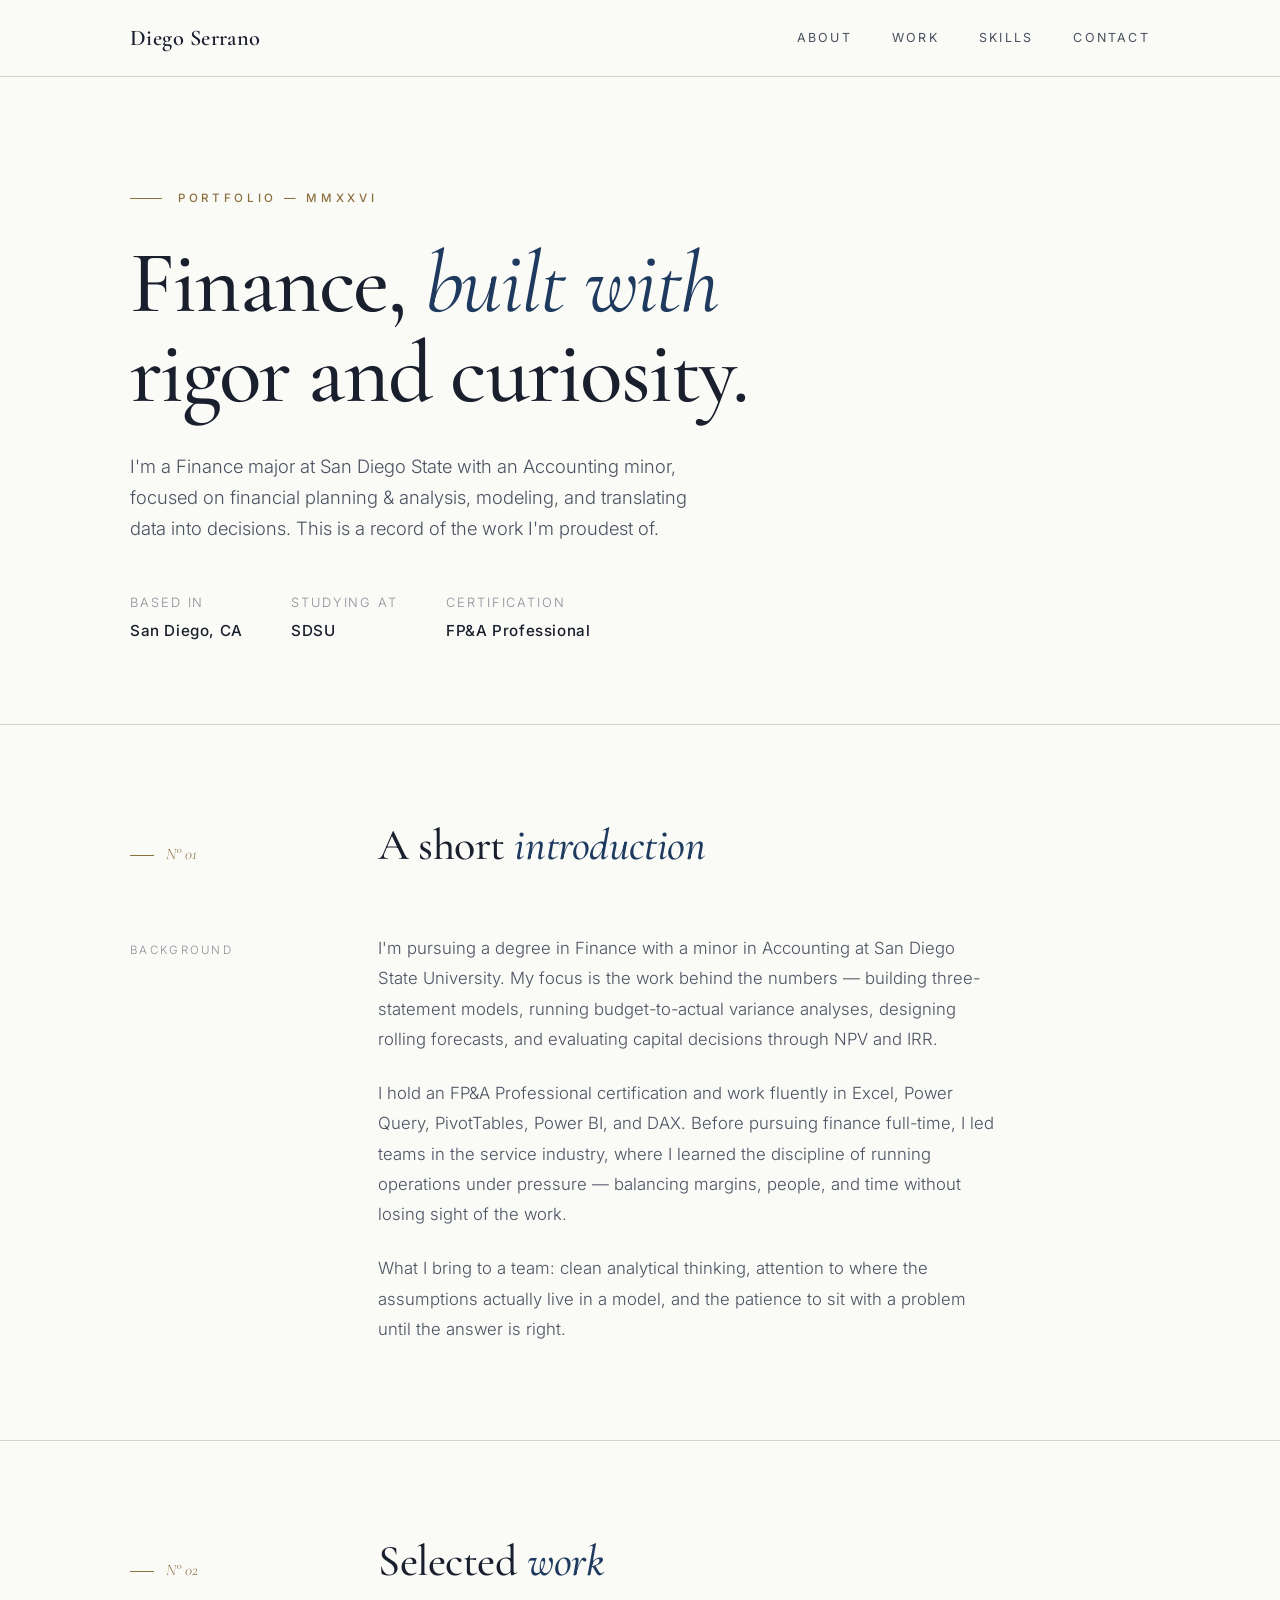
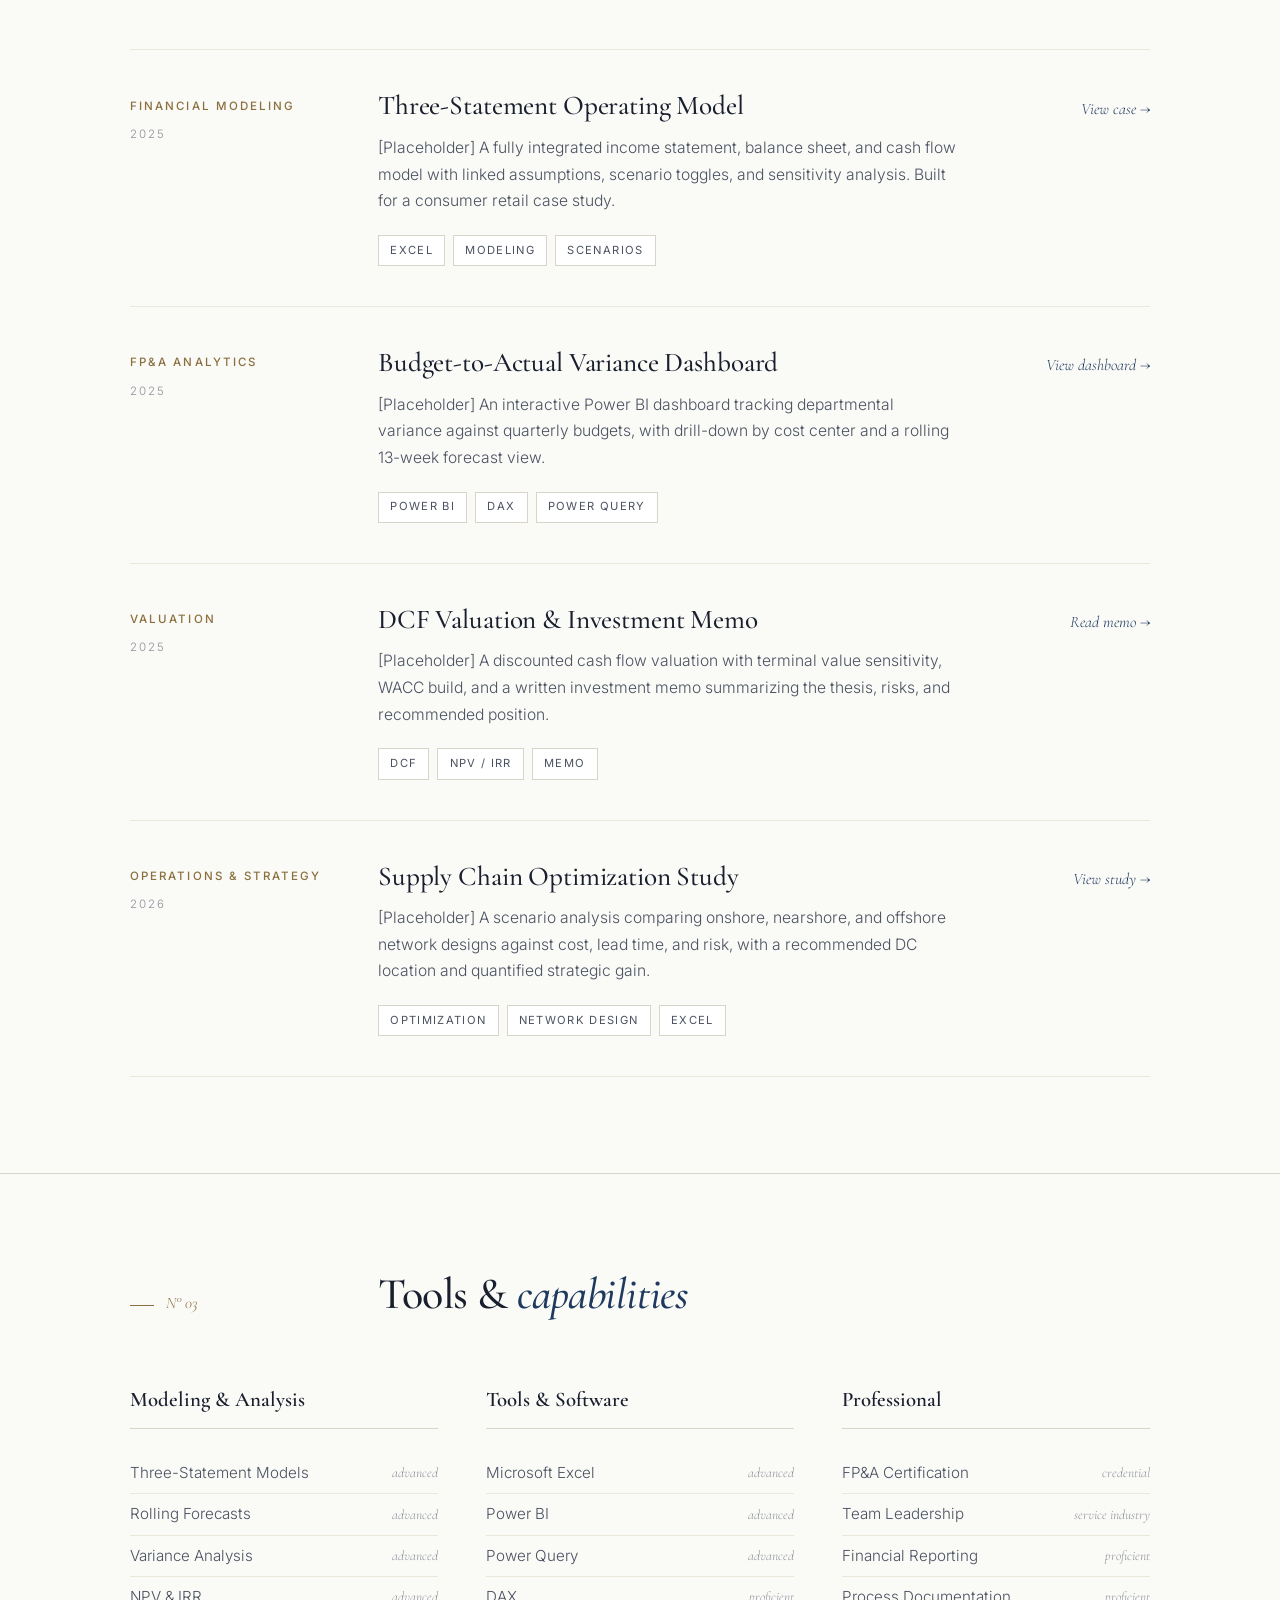
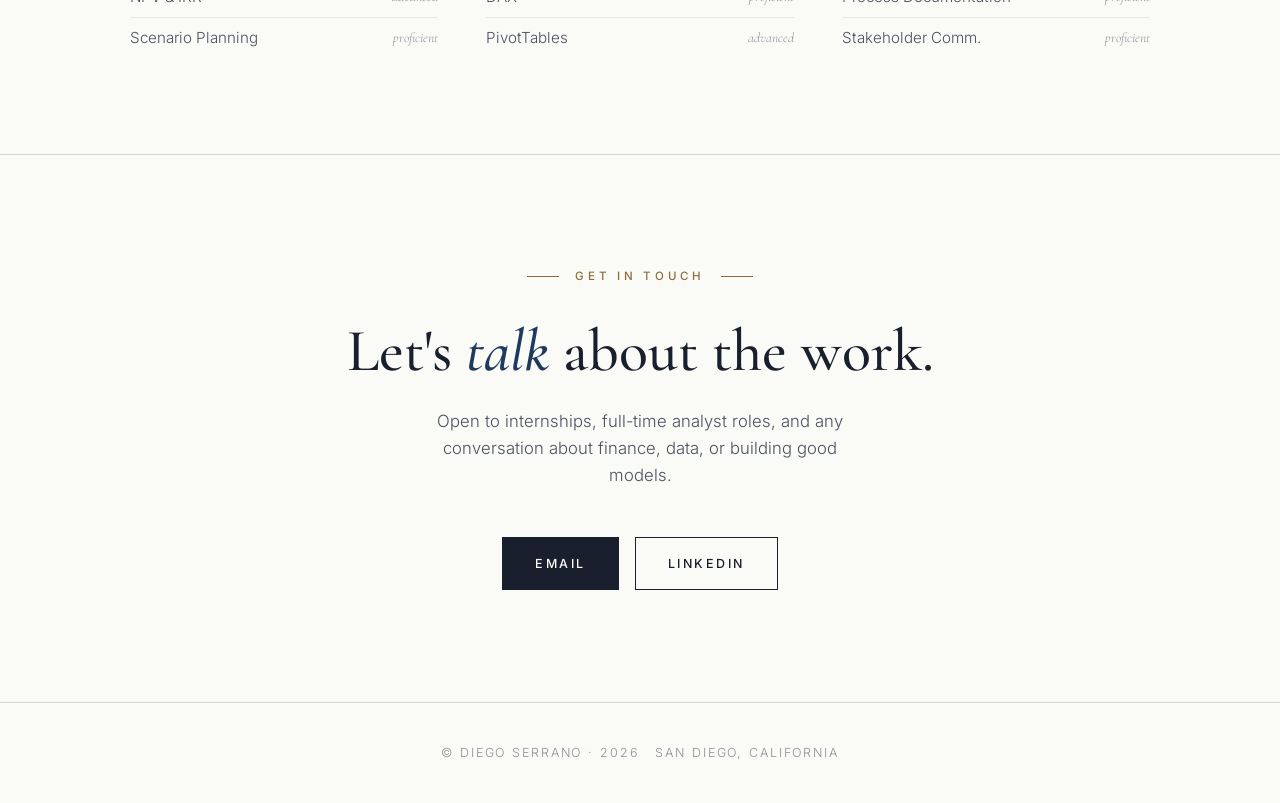
==== index.html @ 527c2397 "Add files via upload" ====
<!DOCTYPE html>
<html lang="en">
<head>
<meta charset="UTF-8" />
<meta name="viewport" content="width=device-width, initial-scale=1.0" />
<title>Diego Serrano — Portfolio</title>
<link rel="preconnect" href="https://fonts.googleapis.com" />
<link rel="preconnect" href="https://fonts.gstatic.com" crossorigin />
<link href="https://fonts.googleapis.com/css2?family=Cormorant+Garamond:wght@400;500;600;700&family=Inter:wght@300;400;500;600&display=swap" rel="stylesheet" />
<style>
  :root {
    --bg: #fafaf7;
    --paper: #ffffff;
    --ink: #1a1f2e;
    --ink-soft: #4a5160;
    --ink-mute: #8b9099;
    --rule: #d8d4c8;
    --rule-soft: #ebe7db;
    --accent: #1f3a5f;
    --accent-warm: #8b6f3f;
    --serif: 'Cormorant Garamond', Georgia, serif;
    --sans: 'Inter', -apple-system, BlinkMacSystemFont, sans-serif;
  }

  * { box-sizing: border-box; margin: 0; padding: 0; }

  html { scroll-behavior: smooth; }

  body {
    font-family: var(--sans);
    font-weight: 300;
    color: var(--ink);
    background: var(--bg);
    line-height: 1.6;
    font-size: 16px;
    -webkit-font-smoothing: antialiased;
  }

  .container {
    max-width: 1100px;
    margin: 0 auto;
    padding: 0 2.5rem;
  }

  /* ===== TOP BAR ===== */
  .topbar {
    border-bottom: 1px solid var(--rule);
    padding: 1.25rem 0;
    background: var(--bg);
    position: sticky;
    top: 0;
    z-index: 10;
    backdrop-filter: blur(8px);
    background: rgba(250, 250, 247, 0.92);
  }

  .topbar-inner {
    display: flex;
    justify-content: space-between;
    align-items: center;
  }

  .monogram {
    font-family: var(--serif);
    font-size: 1.4rem;
    font-weight: 600;
    letter-spacing: 0.02em;
    color: var(--ink);
  }

  .nav {
    display: flex;
    gap: 2.5rem;
    font-size: 0.78rem;
    font-weight: 400;
    text-transform: uppercase;
    letter-spacing: 0.18em;
  }

  .nav a {
    color: var(--ink-soft);
    text-decoration: none;
    transition: color 0.25s ease;
  }

  .nav a:hover { color: var(--accent); }

  /* ===== HERO ===== */
  .hero {
    padding: 7rem 0 5rem;
    border-bottom: 1px solid var(--rule);
    position: relative;
  }

  .eyebrow {
    font-size: 0.72rem;
    font-weight: 500;
    text-transform: uppercase;
    letter-spacing: 0.32em;
    color: var(--accent-warm);
    margin-bottom: 2rem;
    display: flex;
    align-items: center;
    gap: 1rem;
  }

  .eyebrow::before {
    content: '';
    width: 2rem;
    height: 1px;
    background: var(--accent-warm);
  }

  .hero h1 {
    font-family: var(--serif);
    font-size: clamp(3rem, 7vw, 5.5rem);
    font-weight: 500;
    line-height: 1.02;
    letter-spacing: -0.02em;
    color: var(--ink);
    margin-bottom: 2rem;
    max-width: 18ch;
  }

  .hero h1 em {
    font-style: italic;
    font-weight: 400;
    color: var(--accent);
  }

  .hero-sub {
    font-size: 1.15rem;
    font-weight: 300;
    color: var(--ink-soft);
    max-width: 52ch;
    line-height: 1.7;
    margin-bottom: 3rem;
  }

  .hero-meta {
    display: flex;
    gap: 3rem;
    flex-wrap: wrap;
    font-size: 0.8rem;
    text-transform: uppercase;
    letter-spacing: 0.15em;
    color: var(--ink-mute);
  }

  .hero-meta span strong {
    display: block;
    font-weight: 500;
    color: var(--ink);
    margin-top: 0.4rem;
    font-size: 0.95rem;
    letter-spacing: 0.04em;
    text-transform: none;
  }

  /* ===== SECTION SHARED ===== */
  section {
    padding: 6rem 0;
    border-bottom: 1px solid var(--rule);
  }

  .section-head {
    display: grid;
    grid-template-columns: 200px 1fr;
    gap: 3rem;
    margin-bottom: 4rem;
    align-items: baseline;
  }

  .section-num {
    font-family: var(--serif);
    font-size: 1rem;
    font-style: italic;
    color: var(--accent-warm);
  }

  .section-num::before {
    content: '';
    display: inline-block;
    width: 1.5rem;
    height: 1px;
    background: var(--accent-warm);
    vertical-align: middle;
    margin-right: 0.75rem;
  }

  .section-title {
    font-family: var(--serif);
    font-size: clamp(2rem, 4vw, 2.75rem);
    font-weight: 500;
    line-height: 1.1;
    letter-spacing: -0.01em;
  }

  .section-title em {
    font-style: italic;
    color: var(--accent);
  }

  /* ===== ABOUT ===== */
  .about-grid {
    display: grid;
    grid-template-columns: 200px 1fr;
    gap: 3rem;
  }

  .about-label {
    font-size: 0.72rem;
    text-transform: uppercase;
    letter-spacing: 0.2em;
    color: var(--ink-mute);
    padding-top: 0.5rem;
  }

  .about-body p {
    font-size: 1.05rem;
    line-height: 1.8;
    color: var(--ink-soft);
    margin-bottom: 1.5rem;
    max-width: 62ch;
  }

  .about-body p:last-child { margin-bottom: 0; }

  /* ===== PROJECTS ===== */
  .projects-grid {
    display: grid;
    grid-template-columns: 1fr;
    gap: 0;
  }

  .project {
    display: grid;
    grid-template-columns: 200px 1fr auto;
    gap: 3rem;
    padding: 2.5rem 0;
    border-top: 1px solid var(--rule-soft);
    align-items: start;
    transition: background 0.3s ease;
  }

  .project:hover {
    background: rgba(31, 58, 95, 0.02);
  }

  .project:last-child { border-bottom: 1px solid var(--rule-soft); }

  .project-meta {
    font-size: 0.72rem;
    text-transform: uppercase;
    letter-spacing: 0.18em;
    color: var(--ink-mute);
    padding-top: 0.4rem;
  }

  .project-meta .category {
    color: var(--accent-warm);
    margin-bottom: 0.6rem;
    display: block;
    font-weight: 500;
  }

  .project-title {
    font-family: var(--serif);
    font-size: 1.7rem;
    font-weight: 500;
    line-height: 1.2;
    margin-bottom: 0.75rem;
    color: var(--ink);
    letter-spacing: -0.005em;
  }

  .project-desc {
    font-size: 0.98rem;
    line-height: 1.7;
    color: var(--ink-soft);
    margin-bottom: 1.25rem;
    max-width: 58ch;
  }

  .project-tools {
    display: flex;
    flex-wrap: wrap;
    gap: 0.5rem;
  }

  .tool-tag {
    font-size: 0.7rem;
    text-transform: uppercase;
    letter-spacing: 0.12em;
    padding: 0.35rem 0.7rem;
    border: 1px solid var(--rule);
    color: var(--ink-soft);
    font-weight: 400;
    background: var(--paper);
  }

  .project-link {
    font-family: var(--serif);
    font-style: italic;
    font-size: 1rem;
    color: var(--accent);
    text-decoration: none;
    white-space: nowrap;
    padding-top: 0.4rem;
    border-bottom: 1px solid transparent;
    transition: border-color 0.25s ease;
  }

  .project-link:hover {
    border-bottom-color: var(--accent);
  }

  .project-link::after {
    content: ' →';
    font-style: normal;
  }

  /* ===== SKILLS ===== */
  .skills-grid {
    display: grid;
    grid-template-columns: repeat(3, 1fr);
    gap: 3rem;
  }

  .skill-col h3 {
    font-family: var(--serif);
    font-size: 1.3rem;
    font-weight: 600;
    margin-bottom: 1.5rem;
    color: var(--ink);
    padding-bottom: 0.75rem;
    border-bottom: 1px solid var(--rule);
  }

  .skill-list {
    list-style: none;
  }

  .skill-list li {
    font-size: 0.95rem;
    color: var(--ink-soft);
    padding: 0.5rem 0;
    border-bottom: 1px solid var(--rule-soft);
    display: flex;
    justify-content: space-between;
    align-items: center;
  }

  .skill-list li:last-child { border-bottom: none; }

  .skill-list li span {
    font-family: var(--serif);
    font-style: italic;
    font-size: 0.85rem;
    color: var(--ink-mute);
  }

  /* ===== CONTACT ===== */
  .contact {
    padding: 7rem 0;
    text-align: center;
    border-bottom: none;
  }

  .contact .eyebrow {
    justify-content: center;
  }

  .contact .eyebrow::after {
    content: '';
    width: 2rem;
    height: 1px;
    background: var(--accent-warm);
  }

  .contact h2 {
    font-family: var(--serif);
    font-size: clamp(2.5rem, 5vw, 3.75rem);
    font-weight: 500;
    line-height: 1.1;
    margin-bottom: 1.5rem;
    max-width: 22ch;
    margin-left: auto;
    margin-right: auto;
  }

  .contact h2 em {
    font-style: italic;
    color: var(--accent);
  }

  .contact-sub {
    font-size: 1.05rem;
    color: var(--ink-soft);
    max-width: 45ch;
    margin: 0 auto 3rem;
  }

  .contact-links {
    display: flex;
    gap: 1rem;
    justify-content: center;
    flex-wrap: wrap;
  }

  .contact-link {
    display: inline-block;
    padding: 1rem 2rem;
    font-size: 0.78rem;
    text-transform: uppercase;
    letter-spacing: 0.2em;
    text-decoration: none;
    border: 1px solid var(--ink);
    color: var(--ink);
    font-weight: 500;
    transition: all 0.25s ease;
    background: transparent;
  }

  .contact-link.primary {
    background: var(--ink);
    color: var(--bg);
  }

  .contact-link:hover {
    background: var(--accent);
    border-color: var(--accent);
    color: var(--bg);
  }

  /* ===== FOOTER ===== */
  footer {
    padding: 2.5rem 0;
    border-top: 1px solid var(--rule);
    font-size: 0.78rem;
    color: var(--ink-mute);
    display: flex;
    justify-content: space-between;
    flex-wrap: wrap;
    gap: 1rem;
    text-transform: uppercase;
    letter-spacing: 0.15em;
  }

  /* ===== ANIMATIONS ===== */
  .fade-in {
    opacity: 0;
    transform: translateY(20px);
    animation: fadeIn 1s ease forwards;
  }

  .fade-in.delay-1 { animation-delay: 0.15s; }
  .fade-in.delay-2 { animation-delay: 0.3s; }
  .fade-in.delay-3 { animation-delay: 0.45s; }
  .fade-in.delay-4 { animation-delay: 0.6s; }

  @keyframes fadeIn {
    to {
      opacity: 1;
      transform: translateY(0);
    }
  }

  /* ===== RESPONSIVE ===== */
  @media (max-width: 768px) {
    .container { padding: 0 1.5rem; }
    .nav { display: none; }
    .hero { padding: 4rem 0 3rem; }
    .hero-meta { gap: 1.5rem; }
    section { padding: 4rem 0; }
    .section-head,
    .about-grid,
    .project {
      grid-template-columns: 1fr;
      gap: 1.5rem;
    }
    .project { grid-template-columns: 1fr; }
    .project-link { padding-top: 0; }
    .skills-grid {
      grid-template-columns: 1fr;
      gap: 2rem;
    }
    .contact { padding: 4rem 0; }
  }
</style>
</head>
<body>

<!-- ========== TOP BAR ========== -->
<div class="topbar">
  <div class="container topbar-inner">
    <div class="monogram">Diego Serrano</div>
    <nav class="nav">
      <a href="#about">About</a>
      <a href="#work">Work</a>
      <a href="#skills">Skills</a>
      <a href="#contact">Contact</a>
    </nav>
  </div>
</div>

<!-- ========== HERO ========== -->
<header class="hero">
  <div class="container">
    <div class="eyebrow fade-in">Portfolio &mdash; MMXXVI</div>
    <h1 class="fade-in delay-1">Finance, <em>built with</em> rigor and curiosity.</h1>
    <p class="hero-sub fade-in delay-2">
      I'm a Finance major at San Diego State with an Accounting minor, focused on financial planning &amp; analysis, modeling, and translating data into decisions. This is a record of the work I'm proudest of.
    </p>
    <div class="hero-meta fade-in delay-3">
      <span>Based in <strong>San Diego, CA</strong></span>
      <span>Studying at <strong>SDSU</strong></span>
      <span>Certification <strong>FP&amp;A Professional</strong></span>
    </div>
  </div>
</header>

<!-- ========== ABOUT ========== -->
<section id="about">
  <div class="container">
    <div class="section-head">
      <div class="section-num">N° 01</div>
      <h2 class="section-title">A short <em>introduction</em></h2>
    </div>
    <div class="about-grid">
      <div class="about-label">Background</div>
      <div class="about-body">
        <p>
          I'm pursuing a degree in Finance with a minor in Accounting at San Diego State University. My focus is the work behind the numbers &mdash; building three-statement models, running budget-to-actual variance analyses, designing rolling forecasts, and evaluating capital decisions through NPV and IRR.
        </p>
        <p>
          I hold an FP&amp;A Professional certification and work fluently in Excel, Power Query, PivotTables, Power BI, and DAX. Before pursuing finance full-time, I led teams in the service industry, where I learned the discipline of running operations under pressure &mdash; balancing margins, people, and time without losing sight of the work.
        </p>
        <p>
          What I bring to a team: clean analytical thinking, attention to where the assumptions actually live in a model, and the patience to sit with a problem until the answer is right.
        </p>
      </div>
    </div>
  </div>
</section>

<!-- ========== WORK / PROJECTS ========== -->
<section id="work">
  <div class="container">
    <div class="section-head">
      <div class="section-num">N° 02</div>
      <h2 class="section-title">Selected <em>work</em></h2>
    </div>

    <div class="projects-grid">

      <!-- ============================================================ -->
      <!-- PROJECT CARD TEMPLATE                                         -->
      <!-- To add a new project: copy one .project block below,          -->
      <!-- paste it in, and change the text & link.                      -->
      <!-- ============================================================ -->

      <article class="project">
        <div class="project-meta">
          <span class="category">Financial Modeling</span>
          2025
        </div>
        <div>
          <h3 class="project-title">Three-Statement Operating Model</h3>
          <p class="project-desc">
            [Placeholder] A fully integrated income statement, balance sheet, and cash flow model with linked assumptions, scenario toggles, and sensitivity analysis. Built for a consumer retail case study.
          </p>
          <div class="project-tools">
            <span class="tool-tag">Excel</span>
            <span class="tool-tag">Modeling</span>
            <span class="tool-tag">Scenarios</span>
          </div>
        </div>
        <a class="project-link" href="#">View case</a>
      </article>

      <article class="project">
        <div class="project-meta">
          <span class="category">FP&amp;A Analytics</span>
          2025
        </div>
        <div>
          <h3 class="project-title">Budget-to-Actual Variance Dashboard</h3>
          <p class="project-desc">
            [Placeholder] An interactive Power BI dashboard tracking departmental variance against quarterly budgets, with drill-down by cost center and a rolling 13-week forecast view.
          </p>
          <div class="project-tools">
            <span class="tool-tag">Power BI</span>
            <span class="tool-tag">DAX</span>
            <span class="tool-tag">Power Query</span>
          </div>
        </div>
        <a class="project-link" href="#">View dashboard</a>
      </article>

      <article class="project">
        <div class="project-meta">
          <span class="category">Valuation</span>
          2025
        </div>
        <div>
          <h3 class="project-title">DCF Valuation &amp; Investment Memo</h3>
          <p class="project-desc">
            [Placeholder] A discounted cash flow valuation with terminal value sensitivity, WACC build, and a written investment memo summarizing the thesis, risks, and recommended position.
          </p>
          <div class="project-tools">
            <span class="tool-tag">DCF</span>
            <span class="tool-tag">NPV / IRR</span>
            <span class="tool-tag">Memo</span>
          </div>
        </div>
        <a class="project-link" href="#">Read memo</a>
      </article>

      <article class="project">
        <div class="project-meta">
          <span class="category">Operations &amp; Strategy</span>
          2026
        </div>
        <div>
          <h3 class="project-title">Supply Chain Optimization Study</h3>
          <p class="project-desc">
            [Placeholder] A scenario analysis comparing onshore, nearshore, and offshore network designs against cost, lead time, and risk, with a recommended DC location and quantified strategic gain.
          </p>
          <div class="project-tools">
            <span class="tool-tag">Optimization</span>
            <span class="tool-tag">Network Design</span>
            <span class="tool-tag">Excel</span>
          </div>
        </div>
        <a class="project-link" href="#">View study</a>
      </article>

      <!-- ============================================================ -->
      <!-- END OF PROJECTS                                               -->
      <!-- Copy one of the <article class="project">…</article> blocks  -->
      <!-- above and paste it here to add a new project.                -->
      <!-- ============================================================ -->

    </div>
  </div>
</section>

<!-- ========== SKILLS ========== -->
<section id="skills">
  <div class="container">
    <div class="section-head">
      <div class="section-num">N° 03</div>
      <h2 class="section-title">Tools &amp; <em>capabilities</em></h2>
    </div>

    <div class="skills-grid">
      <div class="skill-col">
        <h3>Modeling &amp; Analysis</h3>
        <ul class="skill-list">
          <li>Three-Statement Models <span>advanced</span></li>
          <li>Rolling Forecasts <span>advanced</span></li>
          <li>Variance Analysis <span>advanced</span></li>
          <li>NPV &amp; IRR <span>advanced</span></li>
          <li>Scenario Planning <span>proficient</span></li>
        </ul>
      </div>

      <div class="skill-col">
        <h3>Tools &amp; Software</h3>
        <ul class="skill-list">
          <li>Microsoft Excel <span>advanced</span></li>
          <li>Power BI <span>advanced</span></li>
          <li>Power Query <span>advanced</span></li>
          <li>DAX <span>proficient</span></li>
          <li>PivotTables <span>advanced</span></li>
        </ul>
      </div>

      <div class="skill-col">
        <h3>Professional</h3>
        <ul class="skill-list">
          <li>FP&amp;A Certification <span>credential</span></li>
          <li>Team Leadership <span>service industry</span></li>
          <li>Financial Reporting <span>proficient</span></li>
          <li>Process Documentation <span>proficient</span></li>
          <li>Stakeholder Comm. <span>proficient</span></li>
        </ul>
      </div>
    </div>
  </div>
</section>

<!-- ========== CONTACT ========== -->
<section class="contact" id="contact">
  <div class="container">
    <div class="eyebrow">Get in touch</div>
    <h2>Let's <em>talk</em> about the work.</h2>
    <p class="contact-sub">
      Open to internships, full-time analyst roles, and any conversation about finance, data, or building good models.
    </p>
    <div class="contact-links">
      <a class="contact-link primary" href="mailto:diegoserrano.business@gmail.com">Email</a>
      <a class="contact-link" href="https://linkedin.com/in/diegomserrano" target="_blank" rel="noopener">LinkedIn</a>
    </div>
  </div>
</section>

<!-- ========== FOOTER ========== -->
<footer>
  <div class="container" style="display: flex; justify-content: space-between; flex-wrap: wrap; gap: 1rem;">
    <span>© Diego Serrano · 2026</span>
    <span>San Diego, California</span>
  </div>
</footer>

</body>
</html>
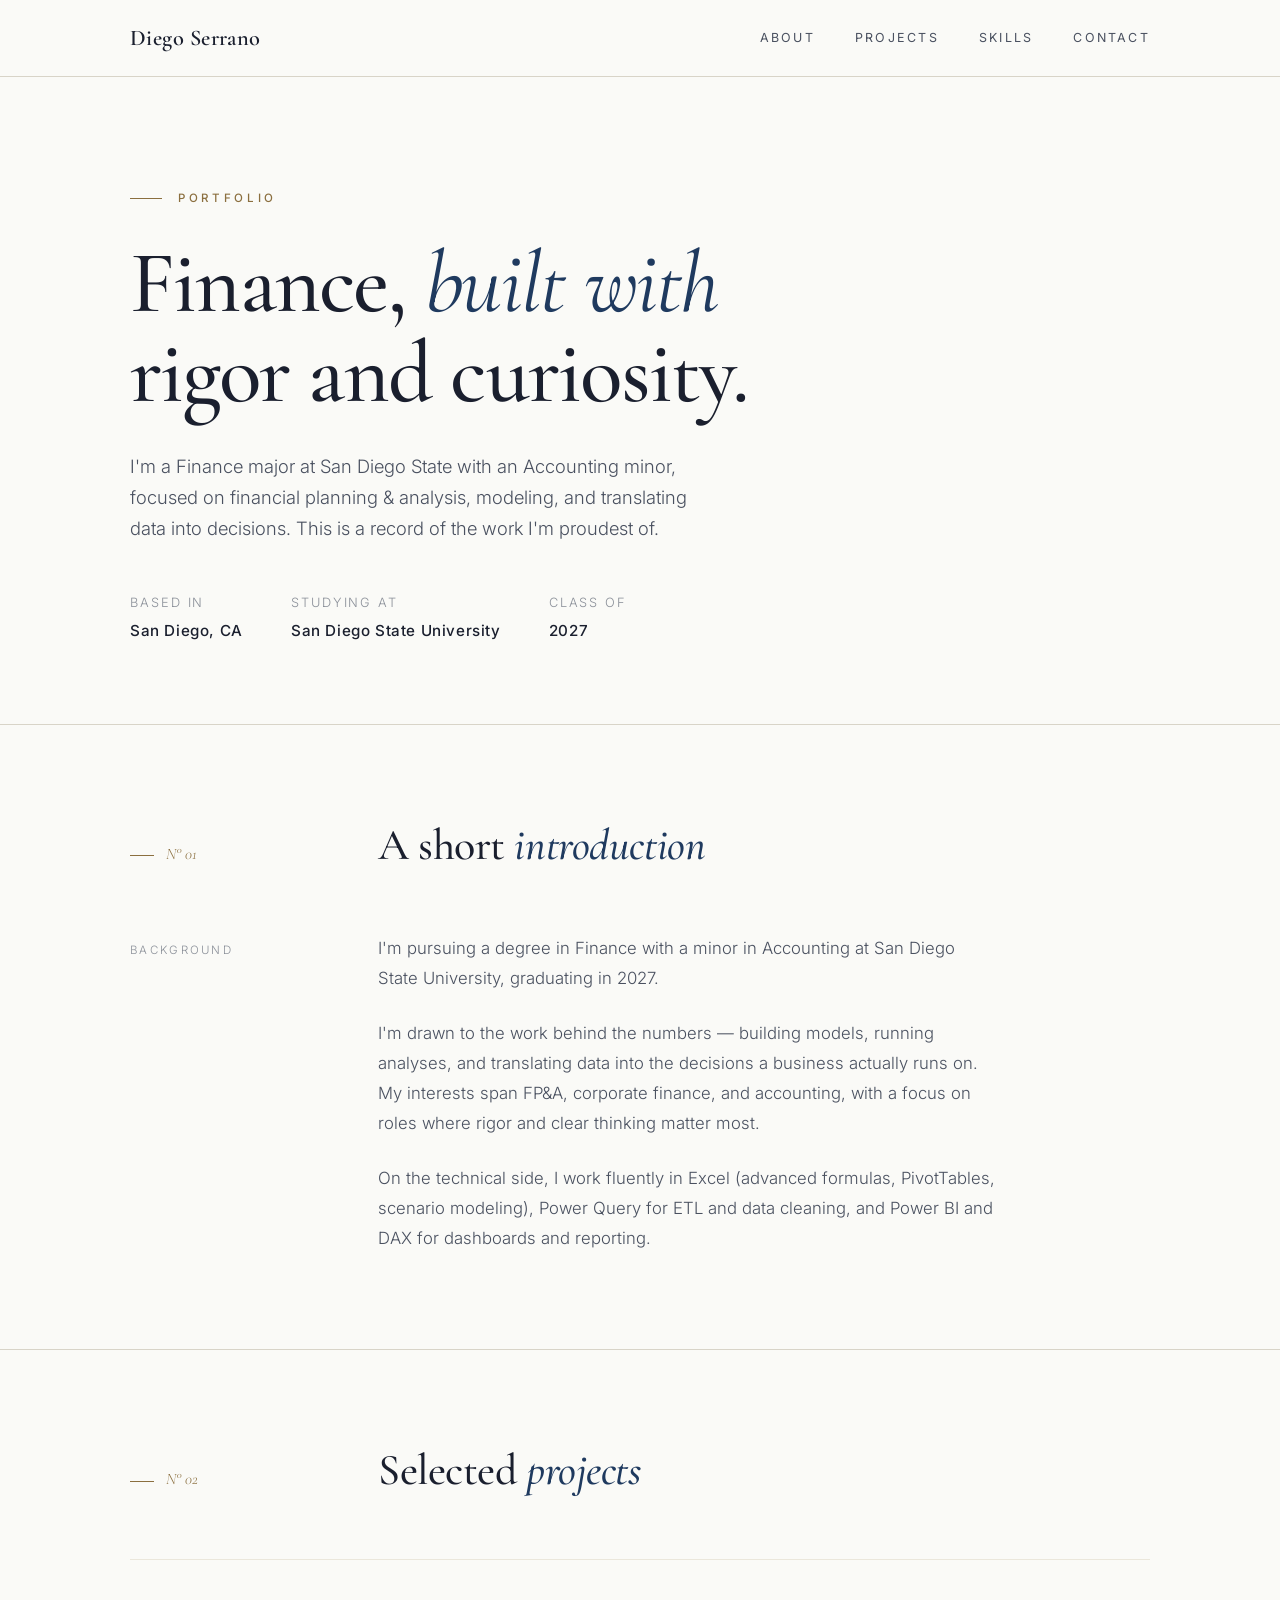
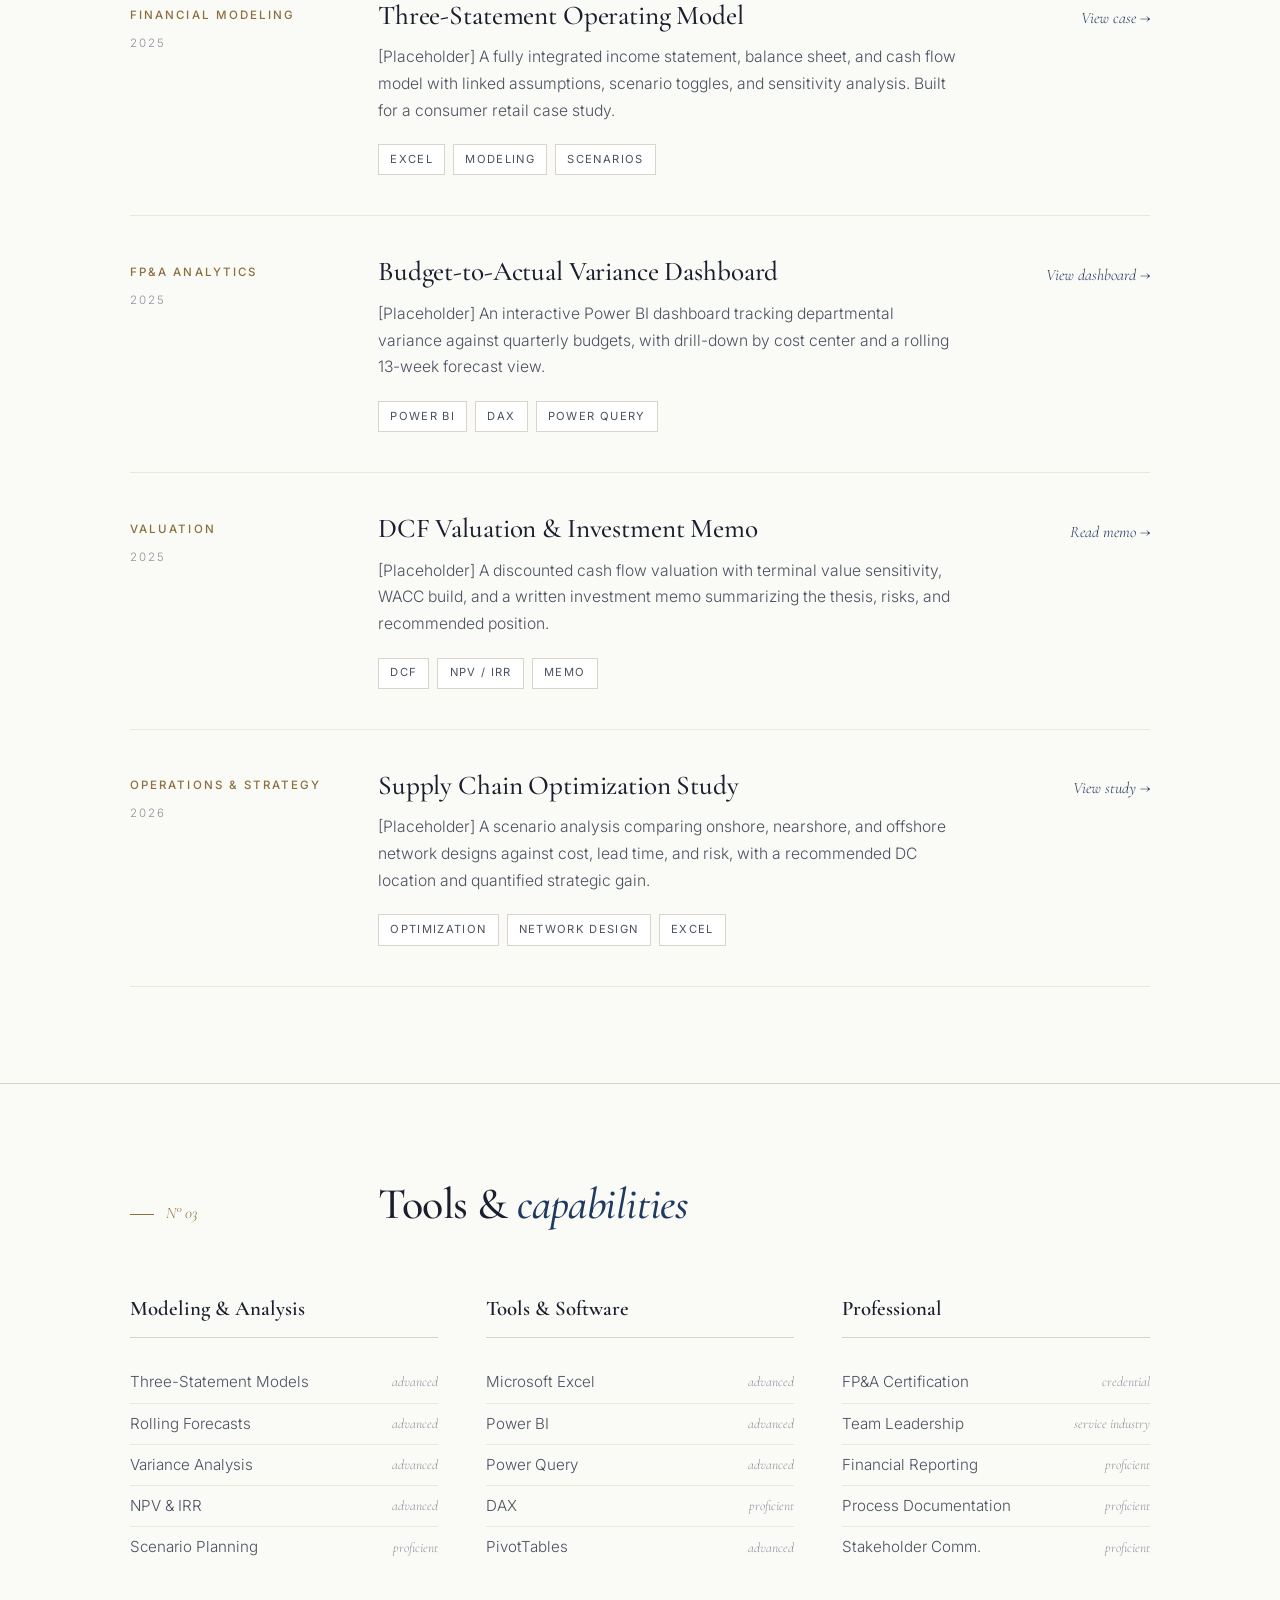
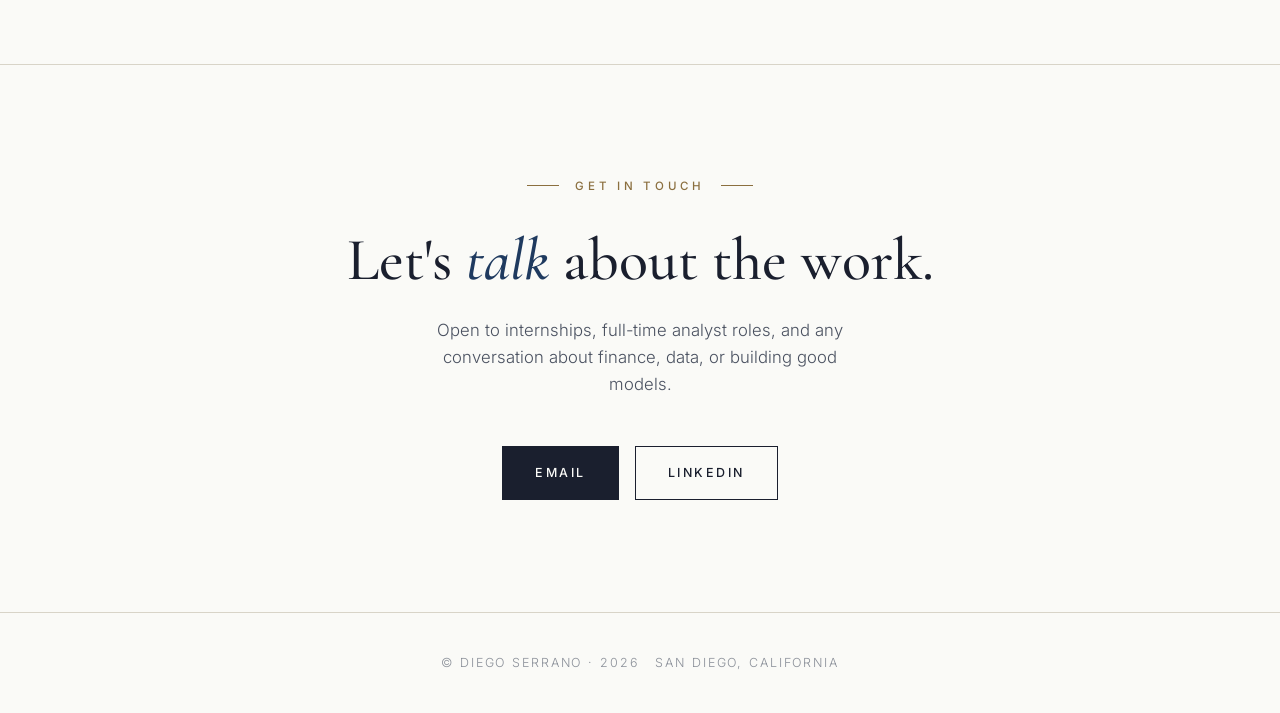
==== commit f22c3193: "Changed personal information, section headers, and short introduction" ====
--- a/index.html
+++ b/index.html
@@ -497,7 +497,7 @@
     <div class="monogram">Diego Serrano</div>
     <nav class="nav">
       <a href="#about">About</a>
-      <a href="#work">Work</a>
+      <a href="#work">Projects</a>
       <a href="#skills">Skills</a>
       <a href="#contact">Contact</a>
     </nav>
@@ -507,15 +507,15 @@
 <!-- ========== HERO ========== -->
 <header class="hero">
   <div class="container">
-    <div class="eyebrow fade-in">Portfolio &mdash; MMXXVI</div>
+    <div class="eyebrow fade-in">Portfolio</div>
     <h1 class="fade-in delay-1">Finance, <em>built with</em> rigor and curiosity.</h1>
     <p class="hero-sub fade-in delay-2">
       I'm a Finance major at San Diego State with an Accounting minor, focused on financial planning &amp; analysis, modeling, and translating data into decisions. This is a record of the work I'm proudest of.
     </p>
     <div class="hero-meta fade-in delay-3">
       <span>Based in <strong>San Diego, CA</strong></span>
-      <span>Studying at <strong>SDSU</strong></span>
-      <span>Certification <strong>FP&amp;A Professional</strong></span>
+      <span>Studying at <strong>San Diego State University</strong></span>
+      <span>Class of <strong>2027</strong></span>
     </div>
   </div>
 </header>
@@ -531,13 +531,13 @@
       <div class="about-label">Background</div>
       <div class="about-body">
         <p>
-          I'm pursuing a degree in Finance with a minor in Accounting at San Diego State University. My focus is the work behind the numbers &mdash; building three-statement models, running budget-to-actual variance analyses, designing rolling forecasts, and evaluating capital decisions through NPV and IRR.
+          I'm pursuing a degree in Finance with a minor in Accounting at San Diego State University, graduating in 2027.
         </p>
         <p>
-          I hold an FP&amp;A Professional certification and work fluently in Excel, Power Query, PivotTables, Power BI, and DAX. Before pursuing finance full-time, I led teams in the service industry, where I learned the discipline of running operations under pressure &mdash; balancing margins, people, and time without losing sight of the work.
+          I'm drawn to the work behind the numbers &mdash; building models, running analyses, and translating data into the decisions a business actually runs on. My interests span FP&amp;A, corporate finance, and accounting, with a focus on roles where rigor and clear thinking matter most.
         </p>
         <p>
-          What I bring to a team: clean analytical thinking, attention to where the assumptions actually live in a model, and the patience to sit with a problem until the answer is right.
+          On the technical side, I work fluently in Excel (advanced formulas, PivotTables, scenario modeling), Power Query for ETL and data cleaning, and Power BI and DAX for dashboards and reporting. 
         </p>
       </div>
     </div>
@@ -549,7 +549,7 @@
   <div class="container">
     <div class="section-head">
       <div class="section-num">N° 02</div>
-      <h2 class="section-title">Selected <em>work</em></h2>
+      <h2 class="section-title">Selected <em>projects</em></h2>
     </div>
 
     <div class="projects-grid">
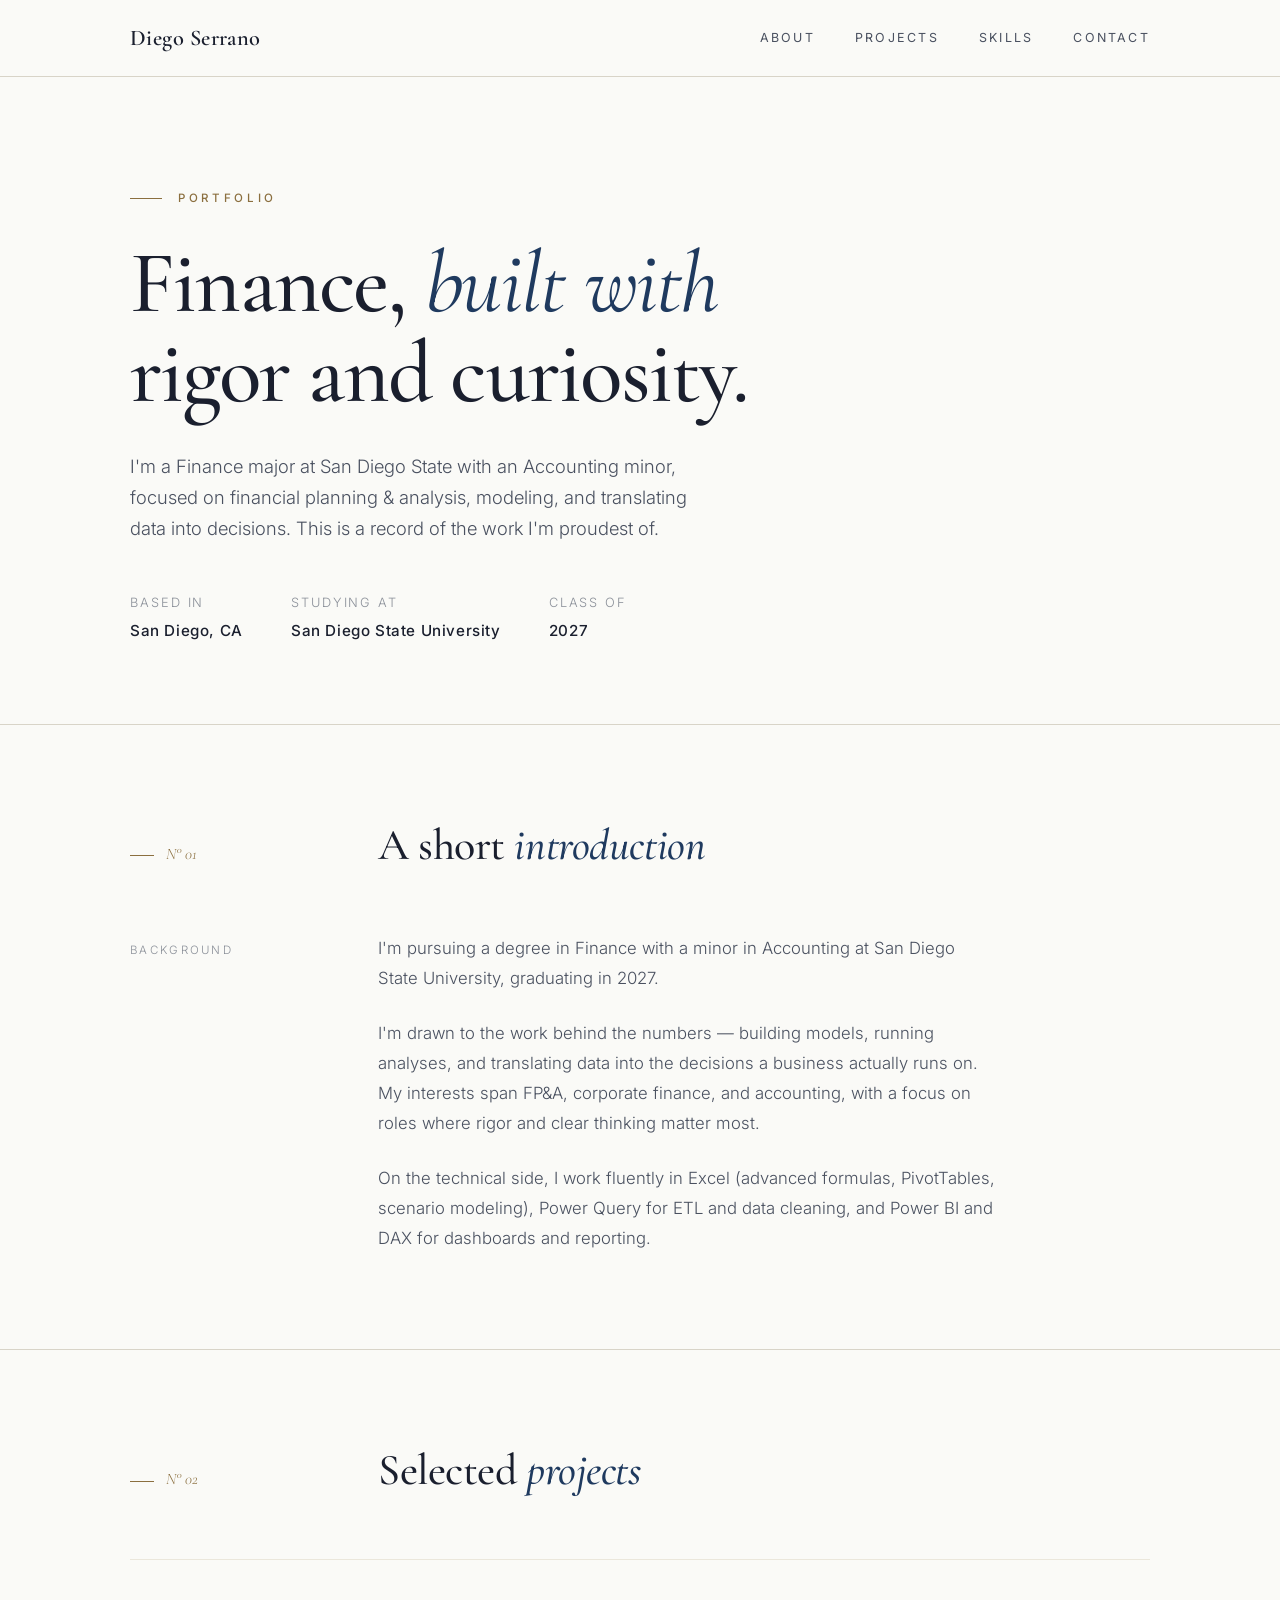
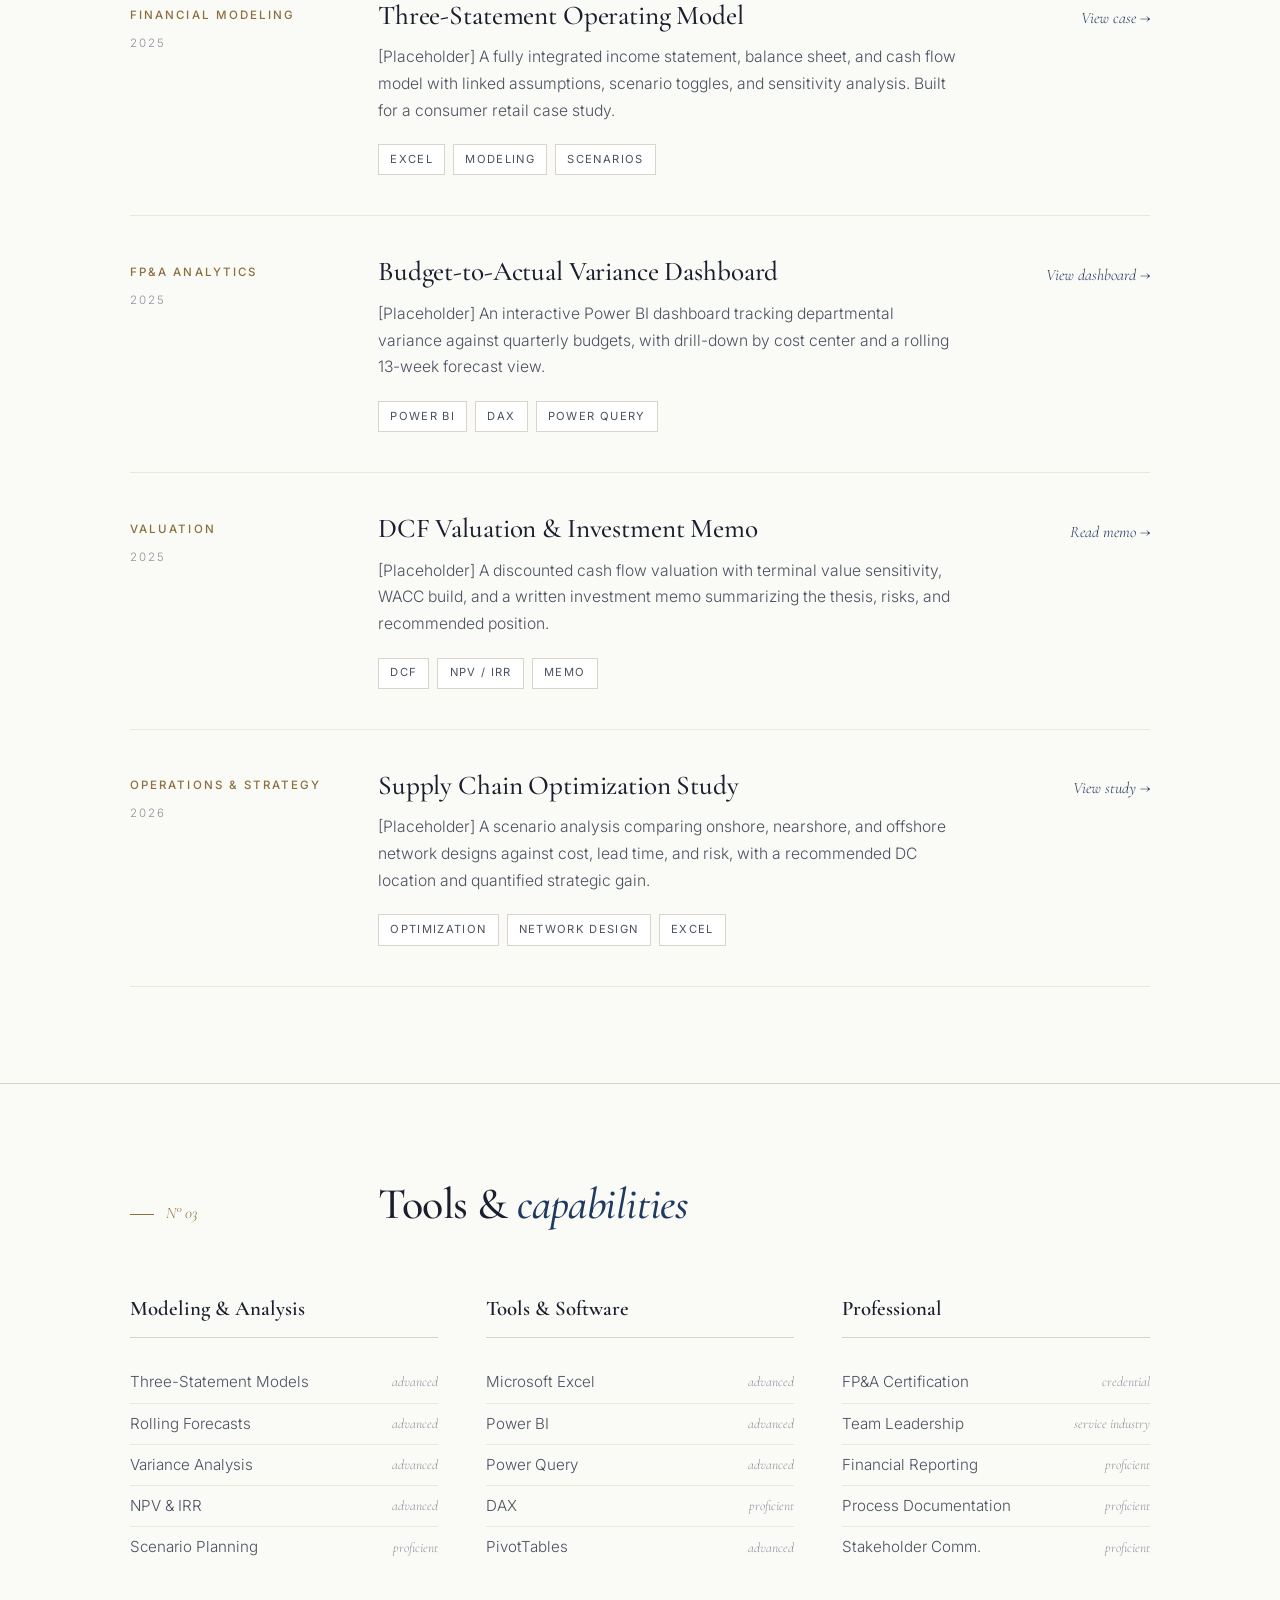
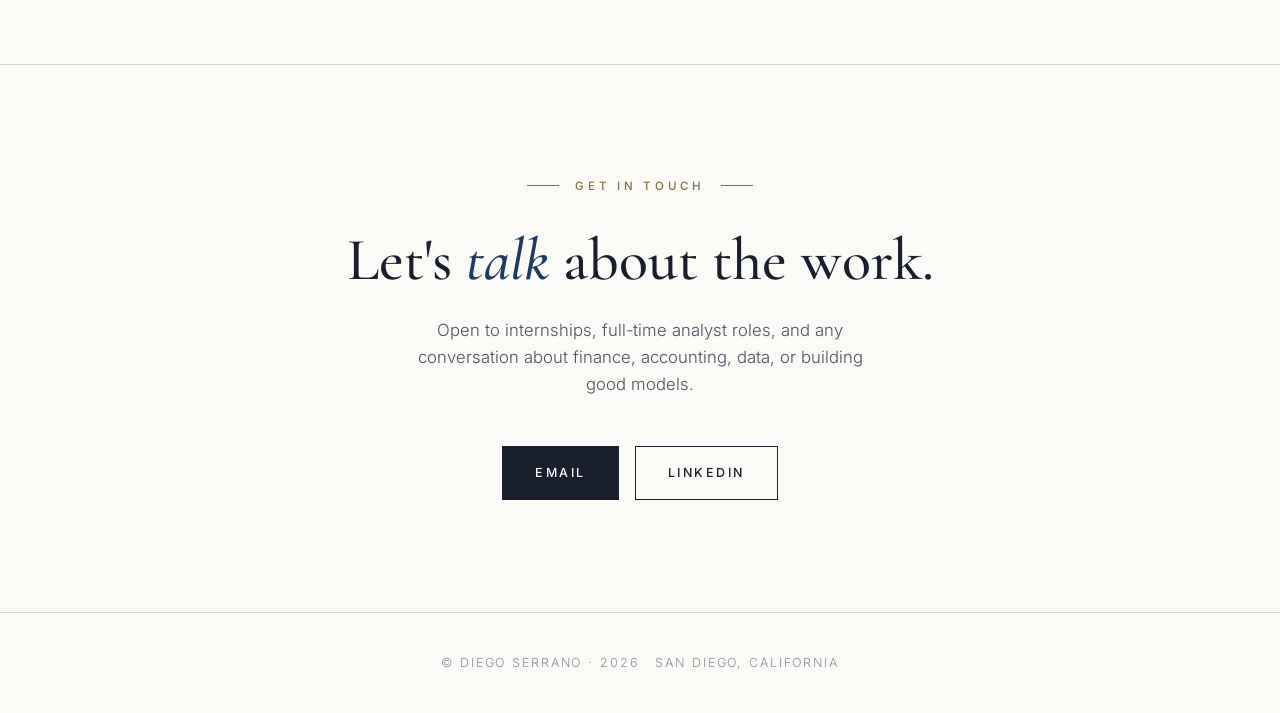
==== commit 489f0519: "Update index.html" ====
--- a/index.html
+++ b/index.html
@@ -697,7 +697,7 @@
     <div class="eyebrow">Get in touch</div>
     <h2>Let's <em>talk</em> about the work.</h2>
     <p class="contact-sub">
-      Open to internships, full-time analyst roles, and any conversation about finance, data, or building good models.
+      Open to internships, full-time analyst roles, and any conversation about finance, accounting, data, or building good models.
     </p>
     <div class="contact-links">
       <a class="contact-link primary" href="mailto:diegoserrano.business@gmail.com">Email</a>
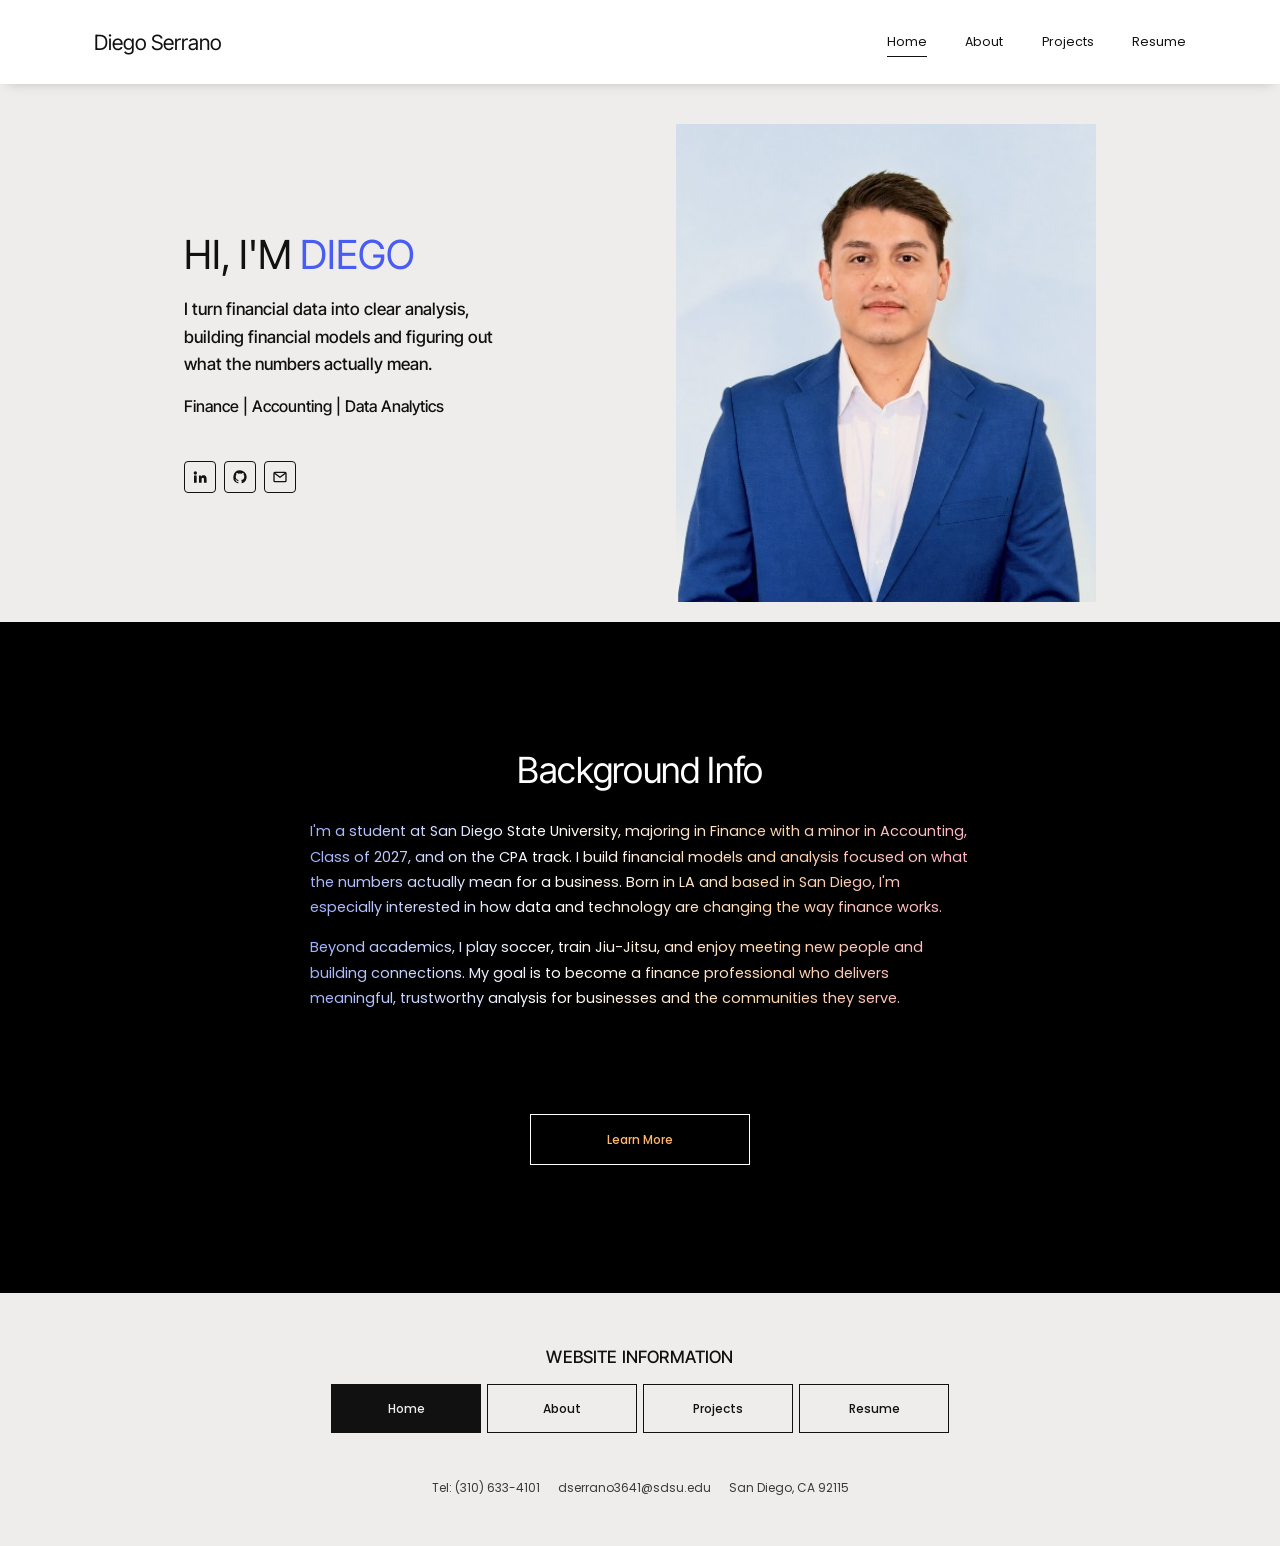
==== commit 4dba494f: "Add files via upload" ====
--- a/index.html
+++ b/index.html
@@ -1,718 +1,47 @@
-<!DOCTYPE html>
+<!doctype html>
 <html lang="en">
 <head>
-<meta charset="UTF-8" />
-<meta name="viewport" content="width=device-width, initial-scale=1.0" />
-<title>Diego Serrano — Portfolio</title>
-<link rel="preconnect" href="https://fonts.googleapis.com" />
-<link rel="preconnect" href="https://fonts.gstatic.com" crossorigin />
-<link href="https://fonts.googleapis.com/css2?family=Cormorant+Garamond:wght@400;500;600;700&family=Inter:wght@300;400;500;600&display=swap" rel="stylesheet" />
-<style>
-  :root {
-    --bg: #fafaf7;
-    --paper: #ffffff;
-    --ink: #1a1f2e;
-    --ink-soft: #4a5160;
-    --ink-mute: #8b9099;
-    --rule: #d8d4c8;
-    --rule-soft: #ebe7db;
-    --accent: #1f3a5f;
-    --accent-warm: #8b6f3f;
-    --serif: 'Cormorant Garamond', Georgia, serif;
-    --sans: 'Inter', -apple-system, BlinkMacSystemFont, sans-serif;
-  }
+<meta charset="utf-8">
+<meta name="viewport" content="width=device-width, initial-scale=1">
+<title>Diego Serrano | Finance, Accounting & Data Analytics</title>
+<meta name="description" content="Diego Serrano, finance student at San Diego State University. Financial modeling, analysis and data analytics.">
+<meta property="og:title" content="Diego Serrano | Finance, Accounting & Data Analytics">
+<meta property="og:description" content="Diego Serrano, finance student at San Diego State University. Financial modeling, analysis and data analytics.">
+<meta property="og:image" content="assets/img/headshot.jpg">
+<link rel="icon" href="assets/img/favicon.svg" type="image/svg+xml">
+<link rel="preconnect" href="https://fonts.googleapis.com">
+<link rel="preconnect" href="https://fonts.gstatic.com" crossorigin>
+<link href="https://fonts.googleapis.com/css2?family=Inter+Tight:wght@400;500;600;700&family=Poppins:wght@400;500;600;700&display=swap" rel="stylesheet">
+<link rel="stylesheet" href="assets/css/style.css">
+</head>
+<body data-page="home">
+<header id="site-header"></header>
+<main>
+  <section class="hero">
+    <div class="wrap">
+      <div>
+        <h1>Hi, I'm <span data-site="firstName">Diego</span></h1>
+        <p class="lede" data-site="headline"></p>
+        <p class="tags" data-site="tags"></p>
+        <div class="social" data-render="social"></div>
+      </div>
+      <div class="photo"><img class="headshot" src="assets/img/headshot.jpg" alt="Portrait of Diego Serrano"></div>
+    </div>
+  </section>
 
-  * { box-sizing: border-box; margin: 0; padding: 0; }
-
-  html { scroll-behavior: smooth; }
-
-  body {
-    font-family: var(--sans);
-    font-weight: 300;
-    color: var(--ink);
-    background: var(--bg);
-    line-height: 1.6;
-    font-size: 16px;
-    -webkit-font-smoothing: antialiased;
-  }
-
-  .container {
-    max-width: 1100px;
-    margin: 0 auto;
-    padding: 0 2.5rem;
-  }
-
-  /* ===== TOP BAR ===== */
-  .topbar {
-    border-bottom: 1px solid var(--rule);
-    padding: 1.25rem 0;
-    background: var(--bg);
-    position: sticky;
-    top: 0;
-    z-index: 10;
-    backdrop-filter: blur(8px);
-    background: rgba(250, 250, 247, 0.92);
-  }
-
-  .topbar-inner {
-    display: flex;
-    justify-content: space-between;
-    align-items: center;
-  }
-
-  .monogram {
-    font-family: var(--serif);
-    font-size: 1.4rem;
-    font-weight: 600;
-    letter-spacing: 0.02em;
-    color: var(--ink);
-  }
-
-  .nav {
-    display: flex;
-    gap: 2.5rem;
-    font-size: 0.78rem;
-    font-weight: 400;
-    text-transform: uppercase;
-    letter-spacing: 0.18em;
-  }
-
-  .nav a {
-    color: var(--ink-soft);
-    text-decoration: none;
-    transition: color 0.25s ease;
-  }
-
-  .nav a:hover { color: var(--accent); }
-
-  /* ===== HERO ===== */
-  .hero {
-    padding: 7rem 0 5rem;
-    border-bottom: 1px solid var(--rule);
-    position: relative;
-  }
-
-  .eyebrow {
-    font-size: 0.72rem;
-    font-weight: 500;
-    text-transform: uppercase;
-    letter-spacing: 0.32em;
-    color: var(--accent-warm);
-    margin-bottom: 2rem;
-    display: flex;
-    align-items: center;
-    gap: 1rem;
-  }
-
-  .eyebrow::before {
-    content: '';
-    width: 2rem;
-    height: 1px;
-    background: var(--accent-warm);
-  }
-
-  .hero h1 {
-    font-family: var(--serif);
-    font-size: clamp(3rem, 7vw, 5.5rem);
-    font-weight: 500;
-    line-height: 1.02;
-    letter-spacing: -0.02em;
-    color: var(--ink);
-    margin-bottom: 2rem;
-    max-width: 18ch;
-  }
-
-  .hero h1 em {
-    font-style: italic;
-    font-weight: 400;
-    color: var(--accent);
-  }
-
-  .hero-sub {
-    font-size: 1.15rem;
-    font-weight: 300;
-    color: var(--ink-soft);
-    max-width: 52ch;
-    line-height: 1.7;
-    margin-bottom: 3rem;
-  }
-
-  .hero-meta {
-    display: flex;
-    gap: 3rem;
-    flex-wrap: wrap;
-    font-size: 0.8rem;
-    text-transform: uppercase;
-    letter-spacing: 0.15em;
-    color: var(--ink-mute);
-  }
-
-  .hero-meta span strong {
-    display: block;
-    font-weight: 500;
-    color: var(--ink);
-    margin-top: 0.4rem;
-    font-size: 0.95rem;
-    letter-spacing: 0.04em;
-    text-transform: none;
-  }
-
-  /* ===== SECTION SHARED ===== */
-  section {
-    padding: 6rem 0;
-    border-bottom: 1px solid var(--rule);
-  }
-
-  .section-head {
-    display: grid;
-    grid-template-columns: 200px 1fr;
-    gap: 3rem;
-    margin-bottom: 4rem;
-    align-items: baseline;
-  }
-
-  .section-num {
-    font-family: var(--serif);
-    font-size: 1rem;
-    font-style: italic;
-    color: var(--accent-warm);
-  }
-
-  .section-num::before {
-    content: '';
-    display: inline-block;
-    width: 1.5rem;
-    height: 1px;
-    background: var(--accent-warm);
-    vertical-align: middle;
-    margin-right: 0.75rem;
-  }
-
-  .section-title {
-    font-family: var(--serif);
-    font-size: clamp(2rem, 4vw, 2.75rem);
-    font-weight: 500;
-    line-height: 1.1;
-    letter-spacing: -0.01em;
-  }
-
-  .section-title em {
-    font-style: italic;
-    color: var(--accent);
-  }
-
-  /* ===== ABOUT ===== */
-  .about-grid {
-    display: grid;
-    grid-template-columns: 200px 1fr;
-    gap: 3rem;
-  }
-
-  .about-label {
-    font-size: 0.72rem;
-    text-transform: uppercase;
-    letter-spacing: 0.2em;
-    color: var(--ink-mute);
-    padding-top: 0.5rem;
-  }
-
-  .about-body p {
-    font-size: 1.05rem;
-    line-height: 1.8;
-    color: var(--ink-soft);
-    margin-bottom: 1.5rem;
-    max-width: 62ch;
-  }
-
-  .about-body p:last-child { margin-bottom: 0; }
-
-  /* ===== PROJECTS ===== */
-  .projects-grid {
-    display: grid;
-    grid-template-columns: 1fr;
-    gap: 0;
-  }
-
-  .project {
-    display: grid;
-    grid-template-columns: 200px 1fr auto;
-    gap: 3rem;
-    padding: 2.5rem 0;
-    border-top: 1px solid var(--rule-soft);
-    align-items: start;
-    transition: background 0.3s ease;
-  }
-
-  .project:hover {
-    background: rgba(31, 58, 95, 0.02);
-  }
-
-  .project:last-child { border-bottom: 1px solid var(--rule-soft); }
-
-  .project-meta {
-    font-size: 0.72rem;
-    text-transform: uppercase;
-    letter-spacing: 0.18em;
-    color: var(--ink-mute);
-    padding-top: 0.4rem;
-  }
-
-  .project-meta .category {
-    color: var(--accent-warm);
-    margin-bottom: 0.6rem;
-    display: block;
-    font-weight: 500;
-  }
-
-  .project-title {
-    font-family: var(--serif);
-    font-size: 1.7rem;
-    font-weight: 500;
-    line-height: 1.2;
-    margin-bottom: 0.75rem;
-    color: var(--ink);
-    letter-spacing: -0.005em;
-  }
-
-  .project-desc {
-    font-size: 0.98rem;
-    line-height: 1.7;
-    color: var(--ink-soft);
-    margin-bottom: 1.25rem;
-    max-width: 58ch;
-  }
-
-  .project-tools {
-    display: flex;
-    flex-wrap: wrap;
-    gap: 0.5rem;
-  }
-
-  .tool-tag {
-    font-size: 0.7rem;
-    text-transform: uppercase;
-    letter-spacing: 0.12em;
-    padding: 0.35rem 0.7rem;
-    border: 1px solid var(--rule);
-    color: var(--ink-soft);
-    font-weight: 400;
-    background: var(--paper);
-  }
-
-  .project-link {
-    font-family: var(--serif);
-    font-style: italic;
-    font-size: 1rem;
-    color: var(--accent);
-    text-decoration: none;
-    white-space: nowrap;
-    padding-top: 0.4rem;
-    border-bottom: 1px solid transparent;
-    transition: border-color 0.25s ease;
-  }
-
-  .project-link:hover {
-    border-bottom-color: var(--accent);
-  }
-
-  .project-link::after {
-    content: ' →';
-    font-style: normal;
-  }
-
-  /* ===== SKILLS ===== */
-  .skills-grid {
-    display: grid;
-    grid-template-columns: repeat(3, 1fr);
-    gap: 3rem;
-  }
-
-  .skill-col h3 {
-    font-family: var(--serif);
-    font-size: 1.3rem;
-    font-weight: 600;
-    margin-bottom: 1.5rem;
-    color: var(--ink);
-    padding-bottom: 0.75rem;
-    border-bottom: 1px solid var(--rule);
-  }
-
-  .skill-list {
-    list-style: none;
-  }
-
-  .skill-list li {
-    font-size: 0.95rem;
-    color: var(--ink-soft);
-    padding: 0.5rem 0;
-    border-bottom: 1px solid var(--rule-soft);
-    display: flex;
-    justify-content: space-between;
-    align-items: center;
-  }
-
-  .skill-list li:last-child { border-bottom: none; }
-
-  .skill-list li span {
-    font-family: var(--serif);
-    font-style: italic;
-    font-size: 0.85rem;
-    color: var(--ink-mute);
-  }
-
-  /* ===== CONTACT ===== */
-  .contact {
-    padding: 7rem 0;
-    text-align: center;
-    border-bottom: none;
-  }
-
-  .contact .eyebrow {
-    justify-content: center;
-  }
-
-  .contact .eyebrow::after {
-    content: '';
-    width: 2rem;
-    height: 1px;
-    background: var(--accent-warm);
-  }
-
-  .contact h2 {
-    font-family: var(--serif);
-    font-size: clamp(2.5rem, 5vw, 3.75rem);
-    font-weight: 500;
-    line-height: 1.1;
-    margin-bottom: 1.5rem;
-    max-width: 22ch;
-    margin-left: auto;
-    margin-right: auto;
-  }
-
-  .contact h2 em {
-    font-style: italic;
-    color: var(--accent);
-  }
-
-  .contact-sub {
-    font-size: 1.05rem;
-    color: var(--ink-soft);
-    max-width: 45ch;
-    margin: 0 auto 3rem;
-  }
-
-  .contact-links {
-    display: flex;
-    gap: 1rem;
-    justify-content: center;
-    flex-wrap: wrap;
-  }
-
-  .contact-link {
-    display: inline-block;
-    padding: 1rem 2rem;
-    font-size: 0.78rem;
-    text-transform: uppercase;
-    letter-spacing: 0.2em;
-    text-decoration: none;
-    border: 1px solid var(--ink);
-    color: var(--ink);
-    font-weight: 500;
-    transition: all 0.25s ease;
-    background: transparent;
-  }
-
-  .contact-link.primary {
-    background: var(--ink);
-    color: var(--bg);
-  }
-
-  .contact-link:hover {
-    background: var(--accent);
-    border-color: var(--accent);
-    color: var(--bg);
-  }
-
-  /* ===== FOOTER ===== */
-  footer {
-    padding: 2.5rem 0;
-    border-top: 1px solid var(--rule);
-    font-size: 0.78rem;
-    color: var(--ink-mute);
-    display: flex;
-    justify-content: space-between;
-    flex-wrap: wrap;
-    gap: 1rem;
-    text-transform: uppercase;
-    letter-spacing: 0.15em;
-  }
-
-  /* ===== ANIMATIONS ===== */
-  .fade-in {
-    opacity: 0;
-    transform: translateY(20px);
-    animation: fadeIn 1s ease forwards;
-  }
-
-  .fade-in.delay-1 { animation-delay: 0.15s; }
-  .fade-in.delay-2 { animation-delay: 0.3s; }
-  .fade-in.delay-3 { animation-delay: 0.45s; }
-  .fade-in.delay-4 { animation-delay: 0.6s; }
-
-  @keyframes fadeIn {
-    to {
-      opacity: 1;
-      transform: translateY(0);
-    }
-  }
-
-  /* ===== RESPONSIVE ===== */
-  @media (max-width: 768px) {
-    .container { padding: 0 1.5rem; }
-    .nav { display: none; }
-    .hero { padding: 4rem 0 3rem; }
-    .hero-meta { gap: 1.5rem; }
-    section { padding: 4rem 0; }
-    .section-head,
-    .about-grid,
-    .project {
-      grid-template-columns: 1fr;
-      gap: 1.5rem;
-    }
-    .project { grid-template-columns: 1fr; }
-    .project-link { padding-top: 0; }
-    .skills-grid {
-      grid-template-columns: 1fr;
-      gap: 2rem;
-    }
-    .contact { padding: 4rem 0; }
-  }
-</style>
-</head>
-<body>
-
-<!-- ========== TOP BAR ========== -->
-<div class="topbar">
-  <div class="container topbar-inner">
-    <div class="monogram">Diego Serrano</div>
-    <nav class="nav">
-      <a href="#about">About</a>
-      <a href="#work">Projects</a>
-      <a href="#skills">Skills</a>
-      <a href="#contact">Contact</a>
-    </nav>
-  </div>
-</div>
-
-<!-- ========== HERO ========== -->
-<header class="hero">
-  <div class="container">
-    <div class="eyebrow fade-in">Portfolio</div>
-    <h1 class="fade-in delay-1">Finance, <em>built with</em> rigor and curiosity.</h1>
-    <p class="hero-sub fade-in delay-2">
-      I'm a Finance major at San Diego State with an Accounting minor, focused on financial planning &amp; analysis, modeling, and translating data into decisions. This is a record of the work I'm proudest of.
-    </p>
-    <div class="hero-meta fade-in delay-3">
-      <span>Based in <strong>San Diego, CA</strong></span>
-      <span>Studying at <strong>San Diego State University</strong></span>
-      <span>Class of <strong>2027</strong></span>
+  <section class="band">
+    <div class="wrap">
+      <h2>Background Info</h2>
+      <div class="copy">
+        <p>I'm a student at San Diego State University, majoring in Finance with a minor in Accounting, Class of 2027, and on the CPA track. I build financial models and analysis focused on what the numbers actually mean for a business. Born in LA and based in San Diego, I'm especially interested in how data and technology are changing the way finance works.</p>
+        <p>Beyond academics, I play soccer, train Jiu-Jitsu, and enjoy meeting new people and building connections. My goal is to become a finance professional who delivers meaningful, trustworthy analysis for businesses and the communities they serve.</p>
+      </div>
+      <a class="btn-box" href="about.html">Learn More</a>
     </div>
-  </div>
-</header>
-
-<!-- ========== ABOUT ========== -->
-<section id="about">
-  <div class="container">
-    <div class="section-head">
-      <div class="section-num">N° 01</div>
-      <h2 class="section-title">A short <em>introduction</em></h2>
-    </div>
-    <div class="about-grid">
-      <div class="about-label">Background</div>
-      <div class="about-body">
-        <p>
-          I'm pursuing a degree in Finance with a minor in Accounting at San Diego State University, graduating in 2027.
-        </p>
-        <p>
-          I'm drawn to the work behind the numbers &mdash; building models, running analyses, and translating data into the decisions a business actually runs on. My interests span FP&amp;A, corporate finance, and accounting, with a focus on roles where rigor and clear thinking matter most.
-        </p>
-        <p>
-          On the technical side, I work fluently in Excel (advanced formulas, PivotTables, scenario modeling), Power Query for ETL and data cleaning, and Power BI and DAX for dashboards and reporting. 
-        </p>
-      </div>
-    </div>
-  </div>
-</section>
-
-<!-- ========== WORK / PROJECTS ========== -->
-<section id="work">
-  <div class="container">
-    <div class="section-head">
-      <div class="section-num">N° 02</div>
-      <h2 class="section-title">Selected <em>projects</em></h2>
-    </div>
-
-    <div class="projects-grid">
-
-      <!-- ============================================================ -->
-      <!-- PROJECT CARD TEMPLATE                                         -->
-      <!-- To add a new project: copy one .project block below,          -->
-      <!-- paste it in, and change the text & link.                      -->
-      <!-- ============================================================ -->
-
-      <article class="project">
-        <div class="project-meta">
-          <span class="category">Financial Modeling</span>
-          2025
-        </div>
-        <div>
-          <h3 class="project-title">Three-Statement Operating Model</h3>
-          <p class="project-desc">
-            [Placeholder] A fully integrated income statement, balance sheet, and cash flow model with linked assumptions, scenario toggles, and sensitivity analysis. Built for a consumer retail case study.
-          </p>
-          <div class="project-tools">
-            <span class="tool-tag">Excel</span>
-            <span class="tool-tag">Modeling</span>
-            <span class="tool-tag">Scenarios</span>
-          </div>
-        </div>
-        <a class="project-link" href="#">View case</a>
-      </article>
-
-      <article class="project">
-        <div class="project-meta">
-          <span class="category">FP&amp;A Analytics</span>
-          2025
-        </div>
-        <div>
-          <h3 class="project-title">Budget-to-Actual Variance Dashboard</h3>
-          <p class="project-desc">
-            [Placeholder] An interactive Power BI dashboard tracking departmental variance against quarterly budgets, with drill-down by cost center and a rolling 13-week forecast view.
-          </p>
-          <div class="project-tools">
-            <span class="tool-tag">Power BI</span>
-            <span class="tool-tag">DAX</span>
-            <span class="tool-tag">Power Query</span>
-          </div>
-        </div>
-        <a class="project-link" href="#">View dashboard</a>
-      </article>
-
-      <article class="project">
-        <div class="project-meta">
-          <span class="category">Valuation</span>
-          2025
-        </div>
-        <div>
-          <h3 class="project-title">DCF Valuation &amp; Investment Memo</h3>
-          <p class="project-desc">
-            [Placeholder] A discounted cash flow valuation with terminal value sensitivity, WACC build, and a written investment memo summarizing the thesis, risks, and recommended position.
-          </p>
-          <div class="project-tools">
-            <span class="tool-tag">DCF</span>
-            <span class="tool-tag">NPV / IRR</span>
-            <span class="tool-tag">Memo</span>
-          </div>
-        </div>
-        <a class="project-link" href="#">Read memo</a>
-      </article>
-
-      <article class="project">
-        <div class="project-meta">
-          <span class="category">Operations &amp; Strategy</span>
-          2026
-        </div>
-        <div>
-          <h3 class="project-title">Supply Chain Optimization Study</h3>
-          <p class="project-desc">
-            [Placeholder] A scenario analysis comparing onshore, nearshore, and offshore network designs against cost, lead time, and risk, with a recommended DC location and quantified strategic gain.
-          </p>
-          <div class="project-tools">
-            <span class="tool-tag">Optimization</span>
-            <span class="tool-tag">Network Design</span>
-            <span class="tool-tag">Excel</span>
-          </div>
-        </div>
-        <a class="project-link" href="#">View study</a>
-      </article>
-
-      <!-- ============================================================ -->
-      <!-- END OF PROJECTS                                               -->
-      <!-- Copy one of the <article class="project">…</article> blocks  -->
-      <!-- above and paste it here to add a new project.                -->
-      <!-- ============================================================ -->
-
-    </div>
-  </div>
-</section>
-
-<!-- ========== SKILLS ========== -->
-<section id="skills">
-  <div class="container">
-    <div class="section-head">
-      <div class="section-num">N° 03</div>
-      <h2 class="section-title">Tools &amp; <em>capabilities</em></h2>
-    </div>
-
-    <div class="skills-grid">
-      <div class="skill-col">
-        <h3>Modeling &amp; Analysis</h3>
-        <ul class="skill-list">
-          <li>Three-Statement Models <span>advanced</span></li>
-          <li>Rolling Forecasts <span>advanced</span></li>
-          <li>Variance Analysis <span>advanced</span></li>
-          <li>NPV &amp; IRR <span>advanced</span></li>
-          <li>Scenario Planning <span>proficient</span></li>
-        </ul>
-      </div>
-
-      <div class="skill-col">
-        <h3>Tools &amp; Software</h3>
-        <ul class="skill-list">
-          <li>Microsoft Excel <span>advanced</span></li>
-          <li>Power BI <span>advanced</span></li>
-          <li>Power Query <span>advanced</span></li>
-          <li>DAX <span>proficient</span></li>
-          <li>PivotTables <span>advanced</span></li>
-        </ul>
-      </div>
-
-      <div class="skill-col">
-        <h3>Professional</h3>
-        <ul class="skill-list">
-          <li>FP&amp;A Certification <span>credential</span></li>
-          <li>Team Leadership <span>service industry</span></li>
-          <li>Financial Reporting <span>proficient</span></li>
-          <li>Process Documentation <span>proficient</span></li>
-          <li>Stakeholder Comm. <span>proficient</span></li>
-        </ul>
-      </div>
-    </div>
-  </div>
-</section>
-
-<!-- ========== CONTACT ========== -->
-<section class="contact" id="contact">
-  <div class="container">
-    <div class="eyebrow">Get in touch</div>
-    <h2>Let's <em>talk</em> about the work.</h2>
-    <p class="contact-sub">
-      Open to internships, full-time analyst roles, and any conversation about finance, accounting, data, or building good models.
-    </p>
-    <div class="contact-links">
-      <a class="contact-link primary" href="mailto:diegoserrano.business@gmail.com">Email</a>
-      <a class="contact-link" href="https://linkedin.com/in/diegomserrano" target="_blank" rel="noopener">LinkedIn</a>
-    </div>
-  </div>
-</section>
-
-<!-- ========== FOOTER ========== -->
-<footer>
-  <div class="container" style="display: flex; justify-content: space-between; flex-wrap: wrap; gap: 1rem;">
-    <span>© Diego Serrano · 2026</span>
-    <span>San Diego, California</span>
-  </div>
-</footer>
-
+  </section>
+</main>
+<footer id="site-footer"></footer>
+<script src="assets/js/data.js"></script>
+<script src="assets/js/site.js"></script>
 </body>
 </html>
--- a/assets/css/style.css
+++ b/assets/css/style.css
@@ -0,0 +1,268 @@
+/* Diego Serrano portfolio, styled after the original Squarespace site.
+   Change colors here once and they update everywhere. */
+
+:root {
+  --bg: #FFFFFF;           /* header and page background */
+  --stone: #EEEDEB;        /* home hero + footer background */
+  --black: #000000;        /* Background Info band */
+  --ink: #111111;
+  --ink-2: #3B3B3B;
+  --muted: #6E6E6E;
+  --line: #111111;
+  --hair: #DDDBD7;
+  --blue: #4A5DF2;         /* the "DIEGO" accent */
+  --head: "Inter Tight", "Helvetica Neue", Helvetica, Arial, sans-serif;
+  --body: "Poppins", "Helvetica Neue", Arial, sans-serif;
+  --wrap: 1180px;
+  --gutter: clamp(18px, 4vw, 44px);
+}
+
+*, *::before, *::after { box-sizing: border-box; }
+html { -webkit-text-size-adjust: 100%; scroll-behavior: smooth; }
+body { margin: 0; background: var(--bg); color: var(--ink); font: 400 15px/1.75 var(--body); -webkit-font-smoothing: antialiased; overflow-x: hidden; }
+img { max-width: 100%; display: block; }
+a { color: inherit; }
+button { font: inherit; color: inherit; }
+p { margin: 0 0 1em; }
+:focus-visible { outline: 2px solid var(--blue); outline-offset: 3px; }
+h1, h2, h3, h4 { font-family: var(--head); font-weight: 400; letter-spacing: -.01em; line-height: 1.15; margin: 0; }
+.wrap { width: 100%; max-width: var(--wrap); margin: 0 auto; padding: 0 var(--gutter); }
+.narrow { max-width: 760px; }
+
+/* ---------- Header ---------- */
+.site-header { position: sticky; top: 0; z-index: 40; background: var(--bg); box-shadow: 0 6px 12px -8px rgba(0, 0, 0, .25); }
+.site-header .wrap { display: flex; align-items: center; justify-content: space-between; height: 84px; }
+.brand { font: 400 21px/1 var(--head); text-decoration: none; letter-spacing: -.005em; }
+.nav { display: flex; gap: clamp(20px, 3vw, 44px); }
+.nav a { text-decoration: none; font-size: 12.5px; padding: 4px 0; border-bottom: 1px solid transparent; transition: border-color .2s; }
+.nav a:hover { border-bottom-color: var(--muted); }
+.nav a[aria-current="page"] { border-bottom-color: var(--ink); }
+.menu-btn { display: none; background: none; border: 0; padding: 12px; margin-right: -12px; cursor: pointer; }
+.menu-btn span { display: block; width: 24px; height: 1.5px; background: var(--ink); margin: 6px 0; transition: transform .25s, opacity .2s; }
+.menu-open .menu-btn span:nth-child(1) { transform: translateY(7.5px) rotate(45deg); }
+.menu-open .menu-btn span:nth-child(2) { opacity: 0; }
+.menu-open .menu-btn span:nth-child(3) { transform: translateY(-7.5px) rotate(-45deg); }
+@media (max-width: 760px) {
+  .site-header .wrap { height: 68px; }
+  .menu-btn { display: block; }
+  .nav {
+    position: fixed; inset: 68px 0 0 0; background: var(--bg); flex-direction: column; justify-content: center; align-items: center; gap: 28px;
+    opacity: 0; pointer-events: none; transition: opacity .25s;
+  }
+  .menu-open .nav { opacity: 1; pointer-events: auto; }
+  .nav a { font: 400 30px/1.2 var(--head); }
+  body.menu-open { overflow: hidden; }
+}
+
+/* ---------- Home hero ---------- */
+.hero { background: var(--stone); }
+.hero .wrap { display: grid; grid-template-columns: 1fr minmax(260px, 420px); gap: clamp(32px, 6vw, 96px); align-items: center; max-width: 1000px; padding-top: 40px; padding-bottom: 20px; }
+.hero h1 { font-size: clamp(30px, 3.6vw, 40px); text-transform: uppercase; letter-spacing: -.005em; }
+.hero h1 span { color: var(--blue); }
+.hero .lede { font: 500 17px/1.6 var(--head); margin-top: 18px; max-width: 34ch; }
+.hero .tags { font: 500 16px/1.4 var(--head); margin-top: 10px; }
+.social { display: flex; gap: 8px; margin-top: 44px; }
+.social a { width: 32px; height: 32px; display: grid; place-items: center; border: 1.5px solid var(--ink); border-radius: 4px; transition: background .2s, color .2s; }
+.social a:hover { background: var(--ink); color: var(--stone); }
+.social svg { width: 16px; height: 16px; }
+.headshot { width: 100%; aspect-ratio: 406 / 462; object-fit: cover; background: #D6E2EF; }
+@media (max-width: 760px) {
+  .hero .wrap { grid-template-columns: 1fr; padding-top: 32px; padding-bottom: 40px; }
+  .hero .photo { order: -1; max-width: 360px; }
+  .social { margin-top: 28px; }
+}
+
+/* ---------- Black band ---------- */
+.band { background: var(--black); color: #fff; padding: clamp(72px, 10vw, 136px) 0; text-align: center; }
+.band h2 { font-size: clamp(28px, 3vw, 36px); margin-bottom: 28px; }
+.band .copy { text-align: left; max-width: 660px; margin: 0 auto; font-size: 14.5px; }
+.band .copy p {
+  background: linear-gradient(90deg, #9DB0FF 0%, #FFFFFF 35%, #FFD6A8 70%, #FFB3C7 100%);
+  -webkit-background-clip: text; background-clip: text; color: transparent;
+}
+.band .btn-box { margin-top: clamp(48px, 7vw, 88px); }
+
+/* ---------- Buttons ---------- */
+.btn-box {
+  display: inline-block; min-width: 220px; padding: 14px 32px; border: 1.5px solid currentColor; text-decoration: none; text-align: center;
+  font-size: 12px; font-weight: 500; background: transparent; cursor: pointer; transition: background .2s, color .2s;
+}
+.band .btn-box { color: #FFB76B; border-color: #fff; }
+.band .btn-box:hover { background: #fff; color: #000; }
+.btn-solid { display: inline-flex; align-items: center; gap: 8px; padding: 13px 26px; background: var(--ink); color: #fff; border: 1.5px solid var(--ink); text-decoration: none; font-size: 13px; font-weight: 500; cursor: pointer; transition: background .2s, color .2s; }
+.btn-solid:hover { background: transparent; color: var(--ink); }
+.btn-line { display: inline-flex; align-items: center; gap: 8px; padding: 13px 26px; border: 1.5px solid var(--ink); text-decoration: none; font-size: 13px; font-weight: 500; background: none; cursor: pointer; transition: background .2s, color .2s; }
+.btn-line:hover { background: var(--ink); color: #fff; }
+.btn-solid svg, .btn-line svg { width: 15px; height: 15px; }
+.btn-row { display: flex; flex-wrap: wrap; gap: 10px; }
+.read-more { background: none; border: 0; padding: 0 0 2px; cursor: pointer; font-size: 12px; border-bottom: 1px solid var(--ink); }
+.read-more:hover { color: var(--blue); border-color: var(--blue); }
+
+/* ---------- Footer: Website Information ---------- */
+.site-footer { background: var(--stone); padding: 56px 0 48px; text-align: center; }
+.site-footer h2 { font: 500 17px/1 var(--head); text-transform: uppercase; letter-spacing: .01em; margin-bottom: 18px; }
+.foot-nav { display: grid; grid-template-columns: repeat(4, minmax(0, 150px)); gap: 6px; justify-content: center; }
+.foot-nav a { display: block; padding: 13px 8px; border: 1.5px solid var(--ink); text-decoration: none; font-size: 12px; font-weight: 500; transition: background .2s, color .2s; }
+.foot-nav a:hover, .foot-nav a[aria-current="page"] { background: var(--ink); color: var(--stone); }
+.foot-info { display: flex; flex-wrap: wrap; justify-content: center; gap: 4px 18px; margin-top: 44px; font-size: 12px; color: var(--ink-2); }
+.foot-info a { text-decoration: none; }
+.foot-info a:hover { text-decoration: underline; }
+@media (max-width: 560px) { .foot-nav { grid-template-columns: repeat(2, 1fr); } }
+
+/* ---------- About ---------- */
+.about-top { display: grid; grid-template-columns: 1fr 1fr; gap: clamp(32px, 6vw, 80px); padding: clamp(48px, 7vw, 72px) 0 clamp(64px, 10vw, 140px); }
+.about-top h1 { font-size: clamp(40px, 4.4vw, 48px); }
+.quote { font-weight: 600; font-size: 13.5px; margin-bottom: 28px; }
+.small-copy { font-size: 14px; color: var(--ink-2); }
+.about-main { display: grid; grid-template-columns: 1fr 1fr; gap: clamp(32px, 6vw, 80px); padding-bottom: clamp(48px, 6vw, 72px); align-items: start; }
+.about-photo { width: 100%; aspect-ratio: 410 / 616; object-fit: cover; background: linear-gradient(160deg, #E8E1D7, #CBBBA6); position: sticky; top: 108px; }
+.about-main h2 { font-size: clamp(26px, 2.6vw, 30px); margin-bottom: 22px; }
+.about-main section + section { margin-top: clamp(56px, 9vw, 120px); }
+@media (max-width: 760px) {
+  .about-top, .about-main { grid-template-columns: 1fr; }
+  .about-photo { position: static; max-width: 420px; }
+}
+
+/* Certifications strip (About + Resume) */
+.cert-row { display: grid; grid-template-columns: repeat(auto-fill, minmax(min(100%, 280px), 1fr)); gap: 12px; margin-top: 24px; }
+.cert { display: flex; align-items: center; gap: 16px; text-align: left; width: 100%; cursor: pointer; background: var(--bg); border: 1.5px solid var(--ink); padding: 16px 18px; transition: background .2s, color .2s; }
+.cert:hover { background: var(--ink); color: #fff; }
+.cert:hover .seal { background: #fff; color: var(--ink); }
+.seal { flex: none; width: 52px; height: 52px; border-radius: 50%; display: grid; place-items: center; background: var(--ink); color: #fff; font: 600 12px/1 var(--head); transition: background .2s, color .2s; }
+.cert b { display: block; font: 500 16px/1.3 var(--head); }
+.cert small { font-size: 12px; opacity: .7; }
+
+/* ---------- Projects (blog-style rows) ---------- */
+.page-pad { padding: clamp(32px, 5vw, 48px) 0 clamp(56px, 8vw, 96px); }
+.filters { display: flex; gap: 8px; flex-wrap: wrap; margin-bottom: 28px; }
+.filter { border: 1.5px solid var(--ink); background: none; padding: 7px 16px; font-size: 12px; font-weight: 500; cursor: pointer; transition: background .2s, color .2s; }
+.filter:hover, .filter[aria-pressed="true"] { background: var(--ink); color: #fff; }
+.post { display: grid; grid-template-columns: minmax(0, 416px) 1fr; gap: clamp(24px, 5.5vw, 64px); align-items: center; }
+.post + .post { margin-top: 16px; }
+.post-media { aspect-ratio: 1; overflow: hidden; cursor: pointer; border: 0; padding: 0; background: none; display: block; width: 100%; }
+.post-media img { width: 100%; height: 100%; object-fit: cover; transition: transform .6s cubic-bezier(.2, .8, .2, 1); }
+.post-media:hover img, .post-media:hover .tile { transform: scale(1.03); }
+.tile {
+  width: 100%; height: 100%; display: flex; flex-direction: column; justify-content: space-between; padding: 28px; text-align: left;
+  background: var(--stone); color: var(--ink); transition: transform .6s cubic-bezier(.2, .8, .2, 1);
+}
+.tile .t-mark { font: 500 clamp(56px, 8vw, 96px)/.9 var(--head); letter-spacing: -.04em; }
+.tile .t-cat { font-size: 12px; }
+.tile .t-bars { display: flex; align-items: flex-end; gap: 6px; height: clamp(60px, 9vw, 110px); flex: none; }
+.tile .t-bars i { flex: 1; background: var(--ink); opacity: .85; }
+.tile .t-bars i:last-child { background: var(--blue); opacity: 1; }
+.tile.v1 { background: #E9E6E1; } .tile.v2 { background: #DFE3EA; } .tile.v3 { background: #E4E2DA; }
+.post-date { font-size: 11px; margin-bottom: 8px; }
+.post h2 { font-size: clamp(26px, 2.8vw, 32px); margin-bottom: 22px; }
+.post h2 button { all: unset; cursor: pointer; }
+.post h2 button:hover { color: var(--blue); }
+.post h2 button:focus-visible { outline: 2px solid var(--blue); outline-offset: 3px; }
+.post-sub { font-size: 12.5px; color: var(--ink-2); margin-bottom: 18px; max-width: 46ch; }
+.post .chips { margin-bottom: 18px; }
+@media (max-width: 700px) {
+  .post { grid-template-columns: 1fr; gap: 18px; }
+  .post + .post { margin-top: 48px; }
+}
+.chips { display: flex; flex-wrap: wrap; gap: 6px; }
+.chip { font-size: 11.5px; padding: 3px 10px; border: 1px solid var(--hair); }
+
+/* ---------- Resume ---------- */
+:root { --resume-blue: #2B5BC8; }
+.page-title { font: 700 clamp(34px, 4vw, 42px)/1.1 var(--head); color: var(--resume-blue); text-align: center; letter-spacing: -.01em; }
+.resume { max-width: 900px; margin: 0 auto; padding: clamp(48px, 7vw, 80px) 0 clamp(48px, 7vw, 80px); }
+.resume .page-title { margin-bottom: clamp(32px, 4vw, 48px); }
+.resume .dl { display: flex; justify-content: center; margin: -16px 0 36px; }
+.r-block + .r-block { margin-top: 34px; }
+.r-block > h2 { font: 700 12px/1 var(--body); text-transform: uppercase; letter-spacing: .02em; margin-bottom: 14px; }
+.r-item { max-width: 760px; font-size: 13px; color: var(--ink-2); }
+.r-item + .r-item { margin-top: 26px; }
+.r-row { display: flex; justify-content: space-between; gap: 4px 16px; flex-wrap: wrap; }
+.r-row h3 { font: 600 13px/1.5 var(--body); color: var(--ink); }
+.r-row .date { font-size: 12.5px; white-space: nowrap; }
+.r-item p { margin: 8px 0 0; }
+.r-item b { color: var(--ink); font-weight: 600; }
+.r-item ul { margin: 8px 0 0; padding-left: 18px; }
+.r-item li + li { margin-top: 6px; }
+.r-proj { display: grid; gap: 8px; }
+.r-link { all: unset; cursor: pointer; color: var(--ink); font-weight: 500; border-bottom: 1px solid var(--ink); }
+.r-link:hover { color: var(--blue); border-color: var(--blue); }
+.r-link:focus-visible { outline: 2px solid var(--blue); outline-offset: 3px; }
+
+/* Certifications: staggered boxes like the original */
+.certs-sec { padding: clamp(40px, 6vw, 72px) 0 clamp(72px, 10vw, 120px); }
+.certs-sec .page-title { margin-bottom: clamp(36px, 6vw, 72px); }
+.cert-stagger { display: flex; justify-content: center; align-items: flex-start; gap: 6px; flex-wrap: wrap; }
+.cbox {
+  width: 108px; height: 118px; padding: 12px; border: 1px solid var(--ink); background: var(--bg); cursor: pointer;
+  display: grid; place-items: center; text-align: center; font-size: 11px; line-height: 1.35; font-weight: 500;
+  transition: background .25s, color .25s, transform .35s cubic-bezier(.2, .8, .2, 1), box-shadow .35s;
+}
+.cbox:nth-child(7n+1) { margin-top: 74px; }
+.cbox:nth-child(7n+2) { margin-top: 25px; height: 192px; }
+.cbox:nth-child(7n+3) { margin-top: 50px; height: 192px; }
+.cbox:nth-child(7n+4) { margin-top: 99px; height: 184px; margin-left: 38px; }
+.cbox:nth-child(7n+5) { margin-top: 0; height: 192px; margin-left: 38px; }
+.cbox:nth-child(7n+6) { margin-top: 25px; height: 192px; }
+.cbox:nth-child(7n+7) { margin-top: 60px; height: 150px; }
+.cbox:hover { background: var(--ink); color: #fff; transform: translateY(-6px); box-shadow: 0 18px 30px -18px rgba(0, 0, 0, .5); }
+.cbox small { display: block; margin-top: 2px; }
+@media (max-width: 760px) {
+  .cert-stagger { display: grid; grid-template-columns: repeat(2, 1fr); gap: 10px; }
+  .cbox, .cbox:nth-child(n) { width: auto; height: 140px; margin: 0; font-size: 12.5px; }
+  .cbox:nth-child(even) { transform: translateY(28px); }
+  .cbox:nth-child(even):hover { transform: translateY(22px); }
+  .cert-stagger { padding-bottom: 28px; }
+}
+
+/* ---------- Popup ---------- */
+dialog.pop { border: 0; padding: 0; background: transparent; color: var(--ink); width: min(820px, calc(100vw - 32px)); max-width: none; max-height: calc(100dvh - 48px); margin: auto; overflow: visible; }
+dialog.pop::backdrop { background: rgba(10, 10, 10, .6); backdrop-filter: blur(5px); -webkit-backdrop-filter: blur(5px); }
+.pop-inner { position: relative; background: var(--bg); overflow: hidden auto; max-height: calc(100dvh - 48px); display: grid; grid-template-columns: 300px 1fr; box-shadow: 0 40px 90px -30px rgba(0, 0, 0, .6); }
+dialog.pop[open] .pop-inner { animation: popIn .45s cubic-bezier(.2, .9, .25, 1); }
+dialog.pop[open]::backdrop { animation: fadeIn .3s ease; }
+dialog.pop.closing .pop-inner { animation: popOut .2s ease forwards; }
+dialog.pop.closing::backdrop { animation: fadeOut .2s ease forwards; }
+@keyframes popIn { from { opacity: 0; transform: translateY(28px); } }
+@keyframes popOut { to { opacity: 0; transform: translateY(14px); } }
+@keyframes fadeIn { from { opacity: 0; } }
+@keyframes fadeOut { to { opacity: 0; } }
+.pop-side { position: relative; min-height: 100%; }
+.pop-side .tile { position: absolute; inset: 0; transform: none !important; }
+.pop-side img { position: absolute; inset: 0; width: 100%; height: 100%; object-fit: cover; }
+.pop-side.cert-side { background: var(--black); color: #fff; display: grid; place-items: center; }
+.pop-side.cert-side .seal { width: 128px; height: 128px; font-size: 22px; background: #fff; color: #000; box-shadow: 0 0 0 10px #000, 0 0 0 11px rgba(255, 255, 255, .35); }
+.pop-main { padding: 44px 40px 36px; min-width: 0; }
+.pop-close { position: absolute; top: 12px; right: 12px; z-index: 3; width: 40px; height: 40px; border: 0; background: var(--bg); cursor: pointer; display: grid; place-items: center; }
+.pop-close:hover { background: var(--ink); color: #fff; }
+.pop-close svg { width: 18px; height: 18px; }
+.pop-date { font-size: 11px; margin-bottom: 10px; }
+.pop-main h2 { font-size: clamp(26px, 3.4vw, 34px); margin-bottom: 16px; padding-right: 32px; }
+.pop-main .summary { font-size: 14.5px; color: var(--ink-2); }
+.pop-main h4 { font: 600 12px/1 var(--body); margin: 24px 0 12px; }
+.checks { list-style: none; padding: 0; margin: 0; display: grid; gap: 8px; font-size: 14px; color: var(--ink-2); }
+.checks li { position: relative; padding-left: 22px; }
+.checks li::before { content: ""; position: absolute; left: 0; top: .72em; width: 10px; height: 1.5px; background: var(--blue); }
+.pop-main .btn-row { margin-top: 28px; }
+.pop-nav { display: flex; justify-content: space-between; gap: 12px; margin-top: 32px; padding-top: 20px; border-top: 1px solid var(--hair); }
+.pop-nav button { background: none; border: 0; cursor: pointer; padding: 4px 0; text-align: left; max-width: 48%; font-size: 12px; color: var(--muted); }
+.pop-nav button:last-child { text-align: right; margin-left: auto; }
+.pop-nav strong { display: block; font: 500 15px/1.3 var(--head); color: var(--ink); }
+.pop-nav button:hover strong { color: var(--blue); }
+body.modal-open { overflow: hidden; }
+@media (max-width: 700px) {
+  dialog.pop { width: 100vw; max-height: 92dvh; margin: auto 0 0; }
+  .pop-inner { grid-template-columns: 1fr; max-height: 92dvh; }
+  .pop-side { min-height: 180px; }
+  .pop-side .tile { padding: 20px; }
+  .pop-side .tile .t-mark { font-size: 56px; }
+  .pop-side.cert-side .seal { width: 96px; height: 96px; font-size: 18px; margin: 32px 0; }
+  .pop-main { padding: 28px 22px 28px; }
+  dialog.pop[open] .pop-inner { animation-name: sheetIn; }
+  @keyframes sheetIn { from { transform: translateY(100%); } }
+}
+@media (prefers-reduced-motion: reduce) {
+  html { scroll-behavior: auto; }
+  dialog.pop[open] .pop-inner, dialog.pop.closing .pop-inner, dialog.pop[open]::backdrop, dialog.pop.closing::backdrop { animation: none; }
+  .post-media img, .tile { transition: none; }
+}
+.sr-only { position: absolute; width: 1px; height: 1px; overflow: hidden; clip: rect(0 0 0 0); white-space: nowrap; }
